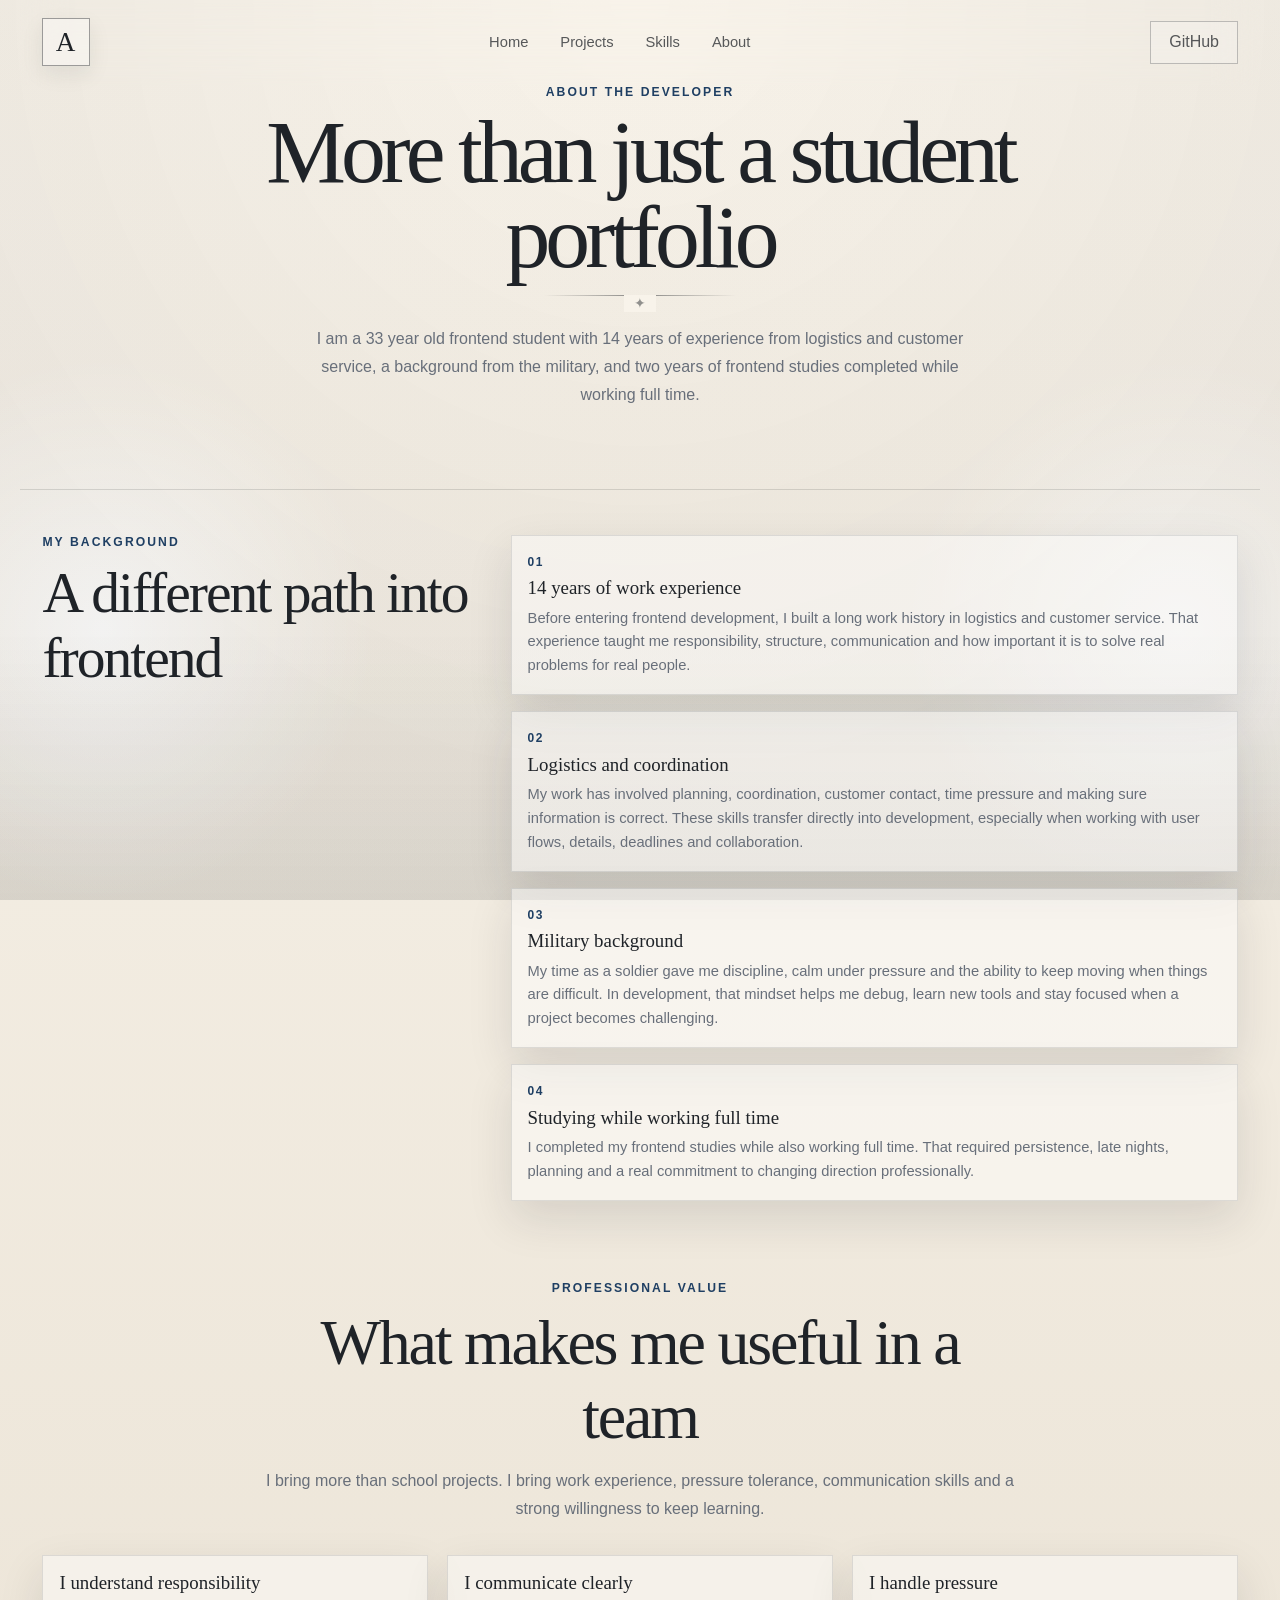
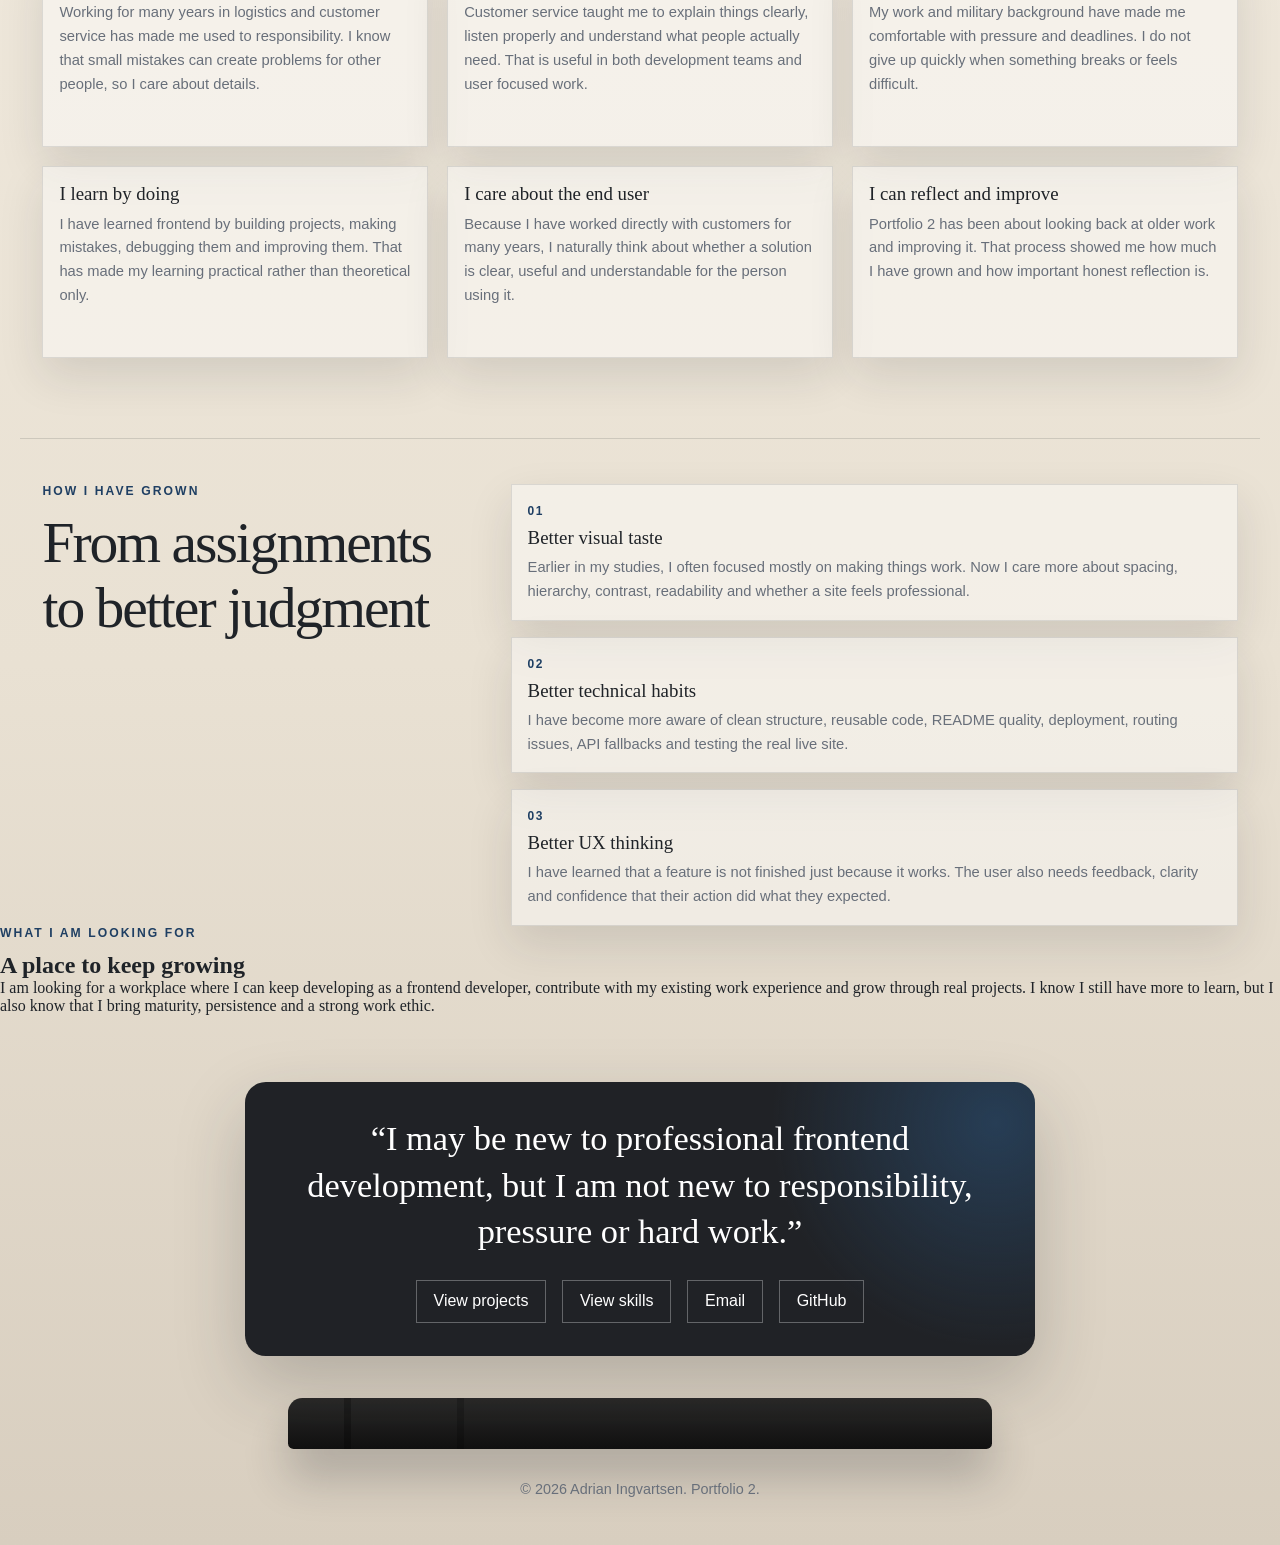
==== about.html @ d54ac7a1 "Add dedicated about page" ====
<!DOCTYPE html>
<html lang="en">
<head>
  <meta charset="UTF-8">
  <meta name="viewport" content="width=device-width, initial-scale=1.0">
  <title>About | Adrian's Frontend Gallery</title>
  <meta name="description" content="About Adrian Ingvartsen, frontend developer student with experience in logistics, customer service, military service and full time work alongside studies.">
  <link rel="stylesheet" href="styles.css">
</head>
<body>
  <header class="site-header">
    <a href="index.html" class="monogram" aria-label="Home">A</a>

    <nav class="main-nav" aria-label="Main navigation">
      <a href="index.html">Home</a>
      <a href="projects.html">Projects</a>
      <a href="skills.html">Skills</a>
      <a href="about.html">About</a>
    </nav>

    <a href="https://github.com/adring93" class="header-link" target="_blank" rel="noopener">
      GitHub
    </a>
  </header>

  <main>
    <section class="article-hero">
      <p class="eyebrow">About the developer</p>
      <h1>More than just a student portfolio</h1>
      <div class="divider" aria-hidden="true"></div>
      <p class="article-lead">
        I am a 33 year old frontend student with 14 years of experience from logistics and customer service, a background from the military, and two years of frontend studies completed while working full time.
      </p>
    </section>

    <section class="process-section">
      <div>
        <p class="eyebrow">My background</p>
        <h2>A different path into frontend</h2>
      </div>

      <div class="process-list">
        <article>
          <span>01</span>
          <h3>14 years of work experience</h3>
          <p>
            Before entering frontend development, I built a long work history in logistics and customer service. That experience taught me responsibility, structure, communication and how important it is to solve real problems for real people.
          </p>
        </article>

        <article>
          <span>02</span>
          <h3>Logistics and coordination</h3>
          <p>
            My work has involved planning, coordination, customer contact, time pressure and making sure information is correct. These skills transfer directly into development, especially when working with user flows, details, deadlines and collaboration.
          </p>
        </article>

        <article>
          <span>03</span>
          <h3>Military background</h3>
          <p>
            My time as a soldier gave me discipline, calm under pressure and the ability to keep moving when things are difficult. In development, that mindset helps me debug, learn new tools and stay focused when a project becomes challenging.
          </p>
        </article>

        <article>
          <span>04</span>
          <h3>Studying while working full time</h3>
          <p>
            I completed my frontend studies while also working full time. That required persistence, late nights, planning and a real commitment to changing direction professionally.
          </p>
        </article>
      </div>
    </section>

    <section class="skills-section">
      <div class="section-heading">
        <p class="eyebrow">Professional value</p>
        <h2>What makes me useful in a team</h2>
        <p>
          I bring more than school projects. I bring work experience, pressure tolerance, communication skills and a strong willingness to keep learning.
        </p>
      </div>

      <div class="skills-grid">
        <article class="skill-card">
          <h3>I understand responsibility</h3>
          <p>
            Working for many years in logistics and customer service has made me used to responsibility. I know that small mistakes can create problems for other people, so I care about details.
          </p>
        </article>

        <article class="skill-card">
          <h3>I communicate clearly</h3>
          <p>
            Customer service taught me to explain things clearly, listen properly and understand what people actually need. That is useful in both development teams and user focused work.
          </p>
        </article>

        <article class="skill-card">
          <h3>I handle pressure</h3>
          <p>
            My work and military background have made me comfortable with pressure and deadlines. I do not give up quickly when something breaks or feels difficult.
          </p>
        </article>

        <article class="skill-card">
          <h3>I learn by doing</h3>
          <p>
            I have learned frontend by building projects, making mistakes, debugging them and improving them. That has made my learning practical rather than theoretical only.
          </p>
        </article>

        <article class="skill-card">
          <h3>I care about the end user</h3>
          <p>
            Because I have worked directly with customers for many years, I naturally think about whether a solution is clear, useful and understandable for the person using it.
          </p>
        </article>

        <article class="skill-card">
          <h3>I can reflect and improve</h3>
          <p>
            Portfolio 2 has been about looking back at older work and improving it. That process showed me how much I have grown and how important honest reflection is.
          </p>
        </article>
      </div>
    </section>

    <section class="process-section">
      <div>
        <p class="eyebrow">How I have grown</p>
        <h2>From assignments to better judgment</h2>
      </div>

      <div class="process-list">
        <article>
          <span>01</span>
          <h3>Better visual taste</h3>
          <p>
            Earlier in my studies, I often focused mostly on making things work. Now I care more about spacing, hierarchy, contrast, readability and whether a site feels professional.
          </p>
        </article>

        <article>
          <span>02</span>
          <h3>Better technical habits</h3>
          <p>
            I have become more aware of clean structure, reusable code, README quality, deployment, routing issues, API fallbacks and testing the real live site.
          </p>
        </article>

        <article>
          <span>03</span>
          <h3>Better UX thinking</h3>
          <p>
            I have learned that a feature is not finished just because it works. The user also needs feedback, clarity and confidence that their action did what they expected.
          </p>
        </article>
      </div>
    </section>

    <section class="about-highlight">
      <div>
        <p class="eyebrow">What I am looking for</p>
        <h2>A place to keep growing</h2>
      </div>
      <p>
        I am looking for a workplace where I can keep developing as a frontend developer, contribute with my existing work experience and grow through real projects. I know I still have more to learn, but I also know that I bring maturity, persistence and a strong work ethic.
      </p>
    </section>

    <section class="contact-card">
      <blockquote>
        “I may be new to professional frontend development, but I am not new to responsibility, pressure or hard work.”
      </blockquote>
      <div class="contact-links">
        <a href="projects.html">View projects</a>
        <a href="skills.html">View skills</a>
        <a href="mailto:adring03472@stud.noroff.no">Email</a>
        <a href="https://github.com/adring93" target="_blank" rel="noopener">GitHub</a>
      </div>
    </section>

    <div class="gallery-bench" aria-hidden="true"></div>
  </main>

  <footer>
    <p>© 2026 Adrian Ingvartsen. Portfolio 2.</p>
  </footer>

  <script src="script.js"></script>
</body>
</html>
---- styles.css ----
:root {
  --wall: #e9e1d3;
  --wall-light: #f8f3ea;
  --wall-dark: #d8cdbc;
  --floor: #b8aa98;
  --frame-dark: #2d2118;
  --frame-mid: #6f5a43;
  --frame-light: #b9a27f;
  --mat: #eee8dc;
  --text: #1f2328;
  --muted: #686f7a;
  --soft: #ffffffb8;
  --accent: #2f5f8f;
  --accent-dark: #1f3f63;
  --gold: #ad946b;
  --black: #15171a;
  --white: #ffffff;
  --shadow: 0 28px 70px rgba(31, 35, 40, 0.22);
  --soft-shadow: 0 18px 42px rgba(31, 35, 40, 0.12);
  --max: 1240px;
}

* {
  box-sizing: border-box;
  margin: 0;
  padding: 0;
}

html {
  scroll-behavior: smooth;
}

body {
  min-height: 100vh;
  color: var(--text);
  font-family: Georgia, "Times New Roman", serif;
  background:
    radial-gradient(circle at 8% 20%, rgba(255, 255, 255, 0.9), transparent 17rem),
    radial-gradient(circle at 92% 20%, rgba(255, 255, 255, 0.75), transparent 17rem),
    linear-gradient(180deg, var(--wall-light) 0%, var(--wall) 72%, #d8cebf 100%);
  overflow-x: hidden;
}

body::before {
  content: "";
  position: fixed;
  inset: 0;
  pointer-events: none;
  background-image:
    linear-gradient(rgba(255, 255, 255, 0.16) 1px, transparent 1px),
    linear-gradient(90deg, rgba(255, 255, 255, 0.1) 1px, transparent 1px);
  background-size: 36px 36px;
  opacity: 0.18;
  z-index: -2;
}

body::after {
  content: "";
  position: fixed;
  inset: 0;
  pointer-events: none;
  background:
    radial-gradient(circle at 50% 0%, transparent 0%, rgba(31, 35, 40, 0.05) 70%),
    linear-gradient(180deg, transparent 70%, rgba(31, 35, 40, 0.08) 100%);
  z-index: -1;
}

a {
  color: inherit;
}

button,
a {
  -webkit-tap-highlight-color: transparent;
}

.site-header {
  position: sticky;
  top: 0;
  z-index: 50;
  display: grid;
  grid-template-columns: auto 1fr auto;
  gap: 1rem;
  align-items: center;
  max-width: var(--max);
  margin: 0 auto;
  padding: 1.15rem 1.35rem;
  backdrop-filter: blur(20px);
}

.monogram {
  display: inline-grid;
  place-items: center;
  width: 3rem;
  height: 3rem;
  border: 1px solid rgba(31, 35, 40, 0.42);
  color: var(--text);
  background: rgba(255, 255, 255, 0.36);
  font-size: 1.7rem;
  text-decoration: none;
  box-shadow: 0 8px 22px rgba(31, 35, 40, 0.08);
}

.main-nav {
  display: flex;
  justify-content: center;
  gap: 2rem;
  font-family: Arial, sans-serif;
  font-size: 0.92rem;
}

.main-nav a,
.header-link {
  position: relative;
  color: var(--text);
  text-decoration: none;
  opacity: 0.74;
}

.main-nav a::after {
  content: "";
  position: absolute;
  left: 0;
  right: 0;
  bottom: -0.45rem;
  height: 1px;
  background: var(--accent-dark);
  transform: scaleX(0);
  transition: transform 160ms ease;
}

.main-nav a:hover,
.header-link:hover {
  opacity: 1;
  color: var(--accent-dark);
}

.main-nav a:hover::after {
  transform: scaleX(1);
}

.header-link {
  padding: 0.72rem 1.15rem;
  border: 1px solid rgba(31, 35, 40, 0.35);
  background: rgba(255, 255, 255, 0.24);
  font-family: Arial, sans-serif;
  transition: background 160ms ease, color 160ms ease, border-color 160ms ease;
}

.header-link:hover {
  background: rgba(255, 255, 255, 0.5);
  border-color: var(--accent-dark);
}

.hero {
  max-width: 930px;
  margin: 3.8rem auto 1.8rem;
  padding: 0 1.4rem;
  text-align: center;
}

.eyebrow {
  margin-bottom: 0.72rem;
  color: var(--accent-dark);
  font-family: Arial, sans-serif;
  font-size: 0.76rem;
  font-weight: 700;
  letter-spacing: 0.17em;
  text-transform: uppercase;
}

.hero h1,
.article-hero h1 {
  font-size: clamp(3rem, 7vw, 6.5rem);
  font-weight: 400;
  line-height: 0.94;
  letter-spacing: -0.055em;
}

.divider {
  width: 12rem;
  height: 1px;
  margin: 1.8rem auto;
  background: linear-gradient(90deg, transparent, rgba(31, 35, 40, 0.52), transparent);
}

.divider::after {
  content: "✦";
  display: block;
  width: 2rem;
  margin: -0.78rem auto 0;
  color: rgba(31, 35, 40, 0.48);
  background: var(--wall-light);
  font-size: 0.9rem;
}

.hero-text,
.article-lead {
  max-width: 670px;
  margin: 0 auto;
  color: var(--muted);
  font-family: Arial, sans-serif;
  font-size: 1rem;
  line-height: 1.75;
}

.gallery-intro {
  max-width: var(--max);
  margin: 1.2rem auto 0;
  padding: 0 1.4rem;
}

.scroll-pill {
  display: inline-flex;
  gap: 0.8rem;
  align-items: center;
  padding: 0.85rem 1.15rem;
  border-radius: 999px;
  color: var(--text);
  background: rgba(255, 255, 255, 0.45);
  border: 1px solid rgba(31, 35, 40, 0.16);
  box-shadow: var(--soft-shadow);
  font-family: Arial, sans-serif;
  font-size: 0.92rem;
  text-decoration: none;
}

.scroll-icon {
  display: inline-grid;
  place-items: center;
  width: 2rem;
  height: 2rem;
  color: var(--white);
  background: var(--black);
  border-radius: 999px;
}

.section-heading {
  grid-column: 1 / -1;
  max-width: 760px;
  margin: 0 auto 1rem;
  text-align: center;
}

.section-heading h2 {
  margin-bottom: 0.8rem;
  font-size: clamp(2.1rem, 5vw, 4rem);
  font-weight: 400;
  letter-spacing: -0.035em;
}

.section-heading p:last-child {
  color: var(--muted);
  font-family: Arial, sans-serif;
  line-height: 1.75;
}

.gallery-wall {
  position: relative;
  max-width: 1320px;
  margin: 3.3rem auto 0;
  padding: 3rem 1.4rem 6.2rem;
  display: grid;
  grid-template-columns: repeat(3, minmax(0, 1fr));
  gap: 3.2rem;
}

.gallery-wall::before {
  content: "";
  position: absolute;
  left: -10vw;
  right: -10vw;
  bottom: 2.3rem;
  height: 1px;
  background: rgba(74, 58, 41, 0.18);
}

.gallery-wall::after {
  content: "";
  position: absolute;
  left: -10vw;
  right: -10vw;
  bottom: -4.7rem;
  height: 6.8rem;
  background:
    linear-gradient(90deg, rgba(255, 255, 255, 0.18), transparent 22%, rgba(255, 255, 255, 0.15)),
    linear-gradient(180deg, var(--floor), #9f9180);
  transform: perspective(500px) rotateX(8deg);
  transform-origin: top;
  z-index: -1;
}

.gallery-piece {
  position: relative;
  text-align: center;
}

.gallery-piece::before {
  content: "";
  position: absolute;
  top: -2.6rem;
  left: 50%;
  width: 11rem;
  height: 8rem;
  transform: translateX(-50%);
  background: radial-gradient(ellipse at center, rgba(255, 255, 255, 0.72), transparent 66%);
  pointer-events: none;
  z-index: -1;
}

.frame-link {
  display: block;
  text-decoration: none;
}

.frame {
  position: relative;
  padding: 1.05rem;
  background:
    linear-gradient(135deg, #c7b28e 0%, var(--frame-mid) 22%, var(--frame-dark) 52%, #9b8564 100%);
  border: 1px solid rgba(47, 36, 25, 0.58);
  box-shadow: var(--shadow);
  transition: transform 190ms ease, box-shadow 190ms ease, filter 190ms ease;
}

.frame::before {
  content: "";
  position: absolute;
  inset: 0.35rem;
  border: 1px solid rgba(255, 255, 255, 0.32);
  pointer-events: none;
}

.frame:hover,
.frame:focus-within {
  transform: translateY(-7px);
  box-shadow: 0 34px 78px rgba(31, 35, 40, 0.26);
  filter: saturate(1.04);
}

.artwork {
  min-height: 235px;
  display: grid;
  place-items: center;
  padding: 1.2rem;
  border: 15px solid var(--mat);
  box-shadow:
    inset 0 0 0 1px rgba(31, 35, 40, 0.13),
    inset 0 0 34px rgba(255, 255, 255, 0.45);
  overflow: hidden;
}

.artwork-css {
  background:
    linear-gradient(135deg, rgba(47, 95, 143, 0.88), rgba(237, 231, 219, 0.64)),
    linear-gradient(90deg, #25364a, #c9d7df);
}

.artwork-js {
  background:
    radial-gradient(circle at 75% 30%, rgba(134, 118, 255, 0.46), transparent 13rem),
    linear-gradient(135deg, #111827, #1e293b 55%, #312e81);
}

.artwork-sp2 {
  background:
    radial-gradient(circle at 78% 22%, rgba(37, 99, 235, 0.22), transparent 9rem),
    linear-gradient(135deg, #eef2ff, #ffffff 55%, #dbeafe);
}

.artwork-label {
  padding: 0.9rem 1.1rem;
  color: var(--white);
  background: rgba(15, 23, 42, 0.64);
  border: 1px solid rgba(255, 255, 255, 0.27);
  font-family: Arial, sans-serif;
  font-size: 1rem;
  font-weight: 700;
  letter-spacing: 0.08em;
  text-transform: uppercase;
  backdrop-filter: blur(8px);
}

.artwork-sp2 .artwork-label {
  color: var(--text);
  background: rgba(255, 255, 255, 0.76);
}

.plaque {
  position: absolute;
  left: 50%;
  bottom: -1.15rem;
  transform: translateX(-50%);
  min-width: 4.3rem;
  padding: 0.45rem 0.7rem;
  color: #21180f;
  background: linear-gradient(180deg, #d7c298, #9f865c);
  border: 1px solid rgba(70, 49, 25, 0.46);
  box-shadow: 0 8px 18px rgba(31, 35, 40, 0.15);
  font-size: 0.85rem;
}

.piece-info {
  padding: 2.15rem 0.75rem 0;
}

.piece-kicker {
  margin-bottom: 0.45rem;
  color: var(--accent-dark);
  font-family: Arial, sans-serif;
  font-size: 0.72rem;
  font-weight: 700;
  letter-spacing: 0.12em;
  text-transform: uppercase;
}

.piece-info h3 {
  margin-bottom: 0.65rem;
  font-size: clamp(1.45rem, 3vw, 2rem);
  font-weight: 400;
}

.piece-info p {
  min-height: 3.2rem;
  color: var(--muted);
  font-family: Arial, sans-serif;
  font-size: 0.95rem;
  line-height: 1.62;
}

.view-link {
  display: inline-flex;
  gap: 0.55rem;
  align-items: center;
  margin-top: 1.05rem;
  padding-bottom: 0.35rem;
  border-bottom: 2px solid var(--accent-dark);
  color: var(--text);
  font-family: Arial, sans-serif;
  text-decoration: none;
}

.view-link:hover {
  color: var(--accent-dark);
}

.extended-gallery,
.skills-section,
.process-section {
  max-width: var(--max);
  margin: 5rem auto 0;
  padding: 0 1.4rem;
}

.small-gallery-grid,
.skills-grid {
  display: grid;
  grid-template-columns: repeat(3, minmax(0, 1fr));
  gap: 1.2rem;
  margin-top: 2rem;
}

.small-piece,
.skill-card,
.process-list article {
  padding: 1rem;
  background: rgba(255, 255, 255, 0.44);
  border: 1px solid rgba(31, 35, 40, 0.12);
  box-shadow: var(--soft-shadow);
}

.small-piece {
  display: grid;
  grid-template-columns: 8rem 1fr;
  gap: 1rem;
  align-items: center;
}

.small-frame {
  min-height: 7.2rem;
  display: grid;
  place-items: center;
  padding: 0.7rem;
  border: 0.55rem solid var(--mat);
  box-shadow:
    0 0 0 0.35rem var(--frame-mid),
    0 12px 28px rgba(31, 35, 40, 0.12);
}

.small-frame span {
  padding: 0.45rem 0.55rem;
  color: var(--white);
  background: rgba(15, 23, 42, 0.58);
  font-family: Arial, sans-serif;
  font-size: 0.78rem;
  font-weight: 700;
}

.artwork-holidaze {
  background: linear-gradient(135deg, #12372a, #e8fbf2);
}

.artwork-agency {
  background: linear-gradient(135deg, #f59e0b, #fff7ed);
}

.artwork-gutwell {
  background: linear-gradient(135deg, #103e28, #ff7f32);
}

.artwork-js2 {
  background: linear-gradient(135deg, #1e293b, #38bdf8);
}

.artwork-workflow {
  background: linear-gradient(135deg, #111827, #e5e7eb);
}

.artwork-rootrise {
  background: linear-gradient(135deg, #46614f, #f4efe6);
}

.small-piece h3,
.skill-card h3,
.process-list h3 {
  margin-bottom: 0.45rem;
  font-size: 1.18rem;
  font-weight: 400;
}

.small-piece p,
.skill-card p,
.process-list p {
  color: var(--muted);
  font-family: Arial, sans-serif;
  font-size: 0.92rem;
  line-height: 1.62;
}

.mini-links {
  display: flex;
  gap: 0.7rem;
  margin-top: 0.75rem;
  flex-wrap: wrap;
}

.mini-links a {
  color: var(--accent-dark);
  font-family: Arial, sans-serif;
  font-size: 0.88rem;
  font-weight: 700;
  text-decoration: none;
}

.mini-links a:hover {
  text-decoration: underline;
}

.skill-card {
  min-height: 12rem;
}

.process-section {
  display: grid;
  grid-template-columns: 0.75fr 1.25fr;
  gap: 2rem;
  padding-top: 2.8rem;
  border-top: 1px solid rgba(31, 35, 40, 0.14);
}

.process-section h2 {
  font-size: clamp(2rem, 5vw, 3.6rem);
  font-weight: 400;
  letter-spacing: -0.035em;
}

.process-list {
  display: grid;
  gap: 1rem;
}

.process-list span {
  display: inline-block;
  margin-bottom: 0.55rem;
  color: var(--accent-dark);
  font-family: Arial, sans-serif;
  font-size: 0.75rem;
  font-weight: 700;
  letter-spacing: 0.12em;
}

.contact-card {
  max-width: 790px;
  margin: 4.2rem auto 2rem;
  padding: 2.1rem;
  color: var(--white);
  background:
    radial-gradient(circle at 95% 15%, rgba(47, 95, 143, 0.45), transparent 14rem),
    #202226;
  border-radius: 1.3rem;
  box-shadow: var(--shadow);
  text-align: center;
}

.contact-card blockquote {
  font-size: clamp(1.35rem, 3vw, 2.15rem);
  line-height: 1.35;
}

.contact-links {
  display: flex;
  justify-content: center;
  gap: 1rem;
  margin-top: 1.55rem;
  flex-wrap: wrap;
}

.contact-links a {
  padding: 0.72rem 1.05rem;
  border: 1px solid rgba(255, 255, 255, 0.3);
  color: var(--white);
  font-family: Arial, sans-serif;
  text-decoration: none;
  transition: background 160ms ease, color 160ms ease;
}

.contact-links a:hover {
  background: var(--white);
  color: var(--text);
}

.quote-bubble {
  position: fixed;
  right: 1.4rem;
  bottom: 1.4rem;
  z-index: 35;
  max-width: 18rem;
  padding: 1.05rem 1.15rem;
  color: var(--white);
  background: rgba(21, 23, 26, 0.88);
  border: 1px solid rgba(255, 255, 255, 0.12);
  border-radius: 1rem;
  box-shadow: var(--shadow);
  backdrop-filter: blur(18px);
}

.quote-bubble p {
  font-size: 0.98rem;
  line-height: 1.45;
}

.quote-bubble span {
  display: block;
  margin-top: 0.7rem;
  color: rgba(255, 255, 255, 0.68);
  font-family: Arial, sans-serif;
  font-size: 0.86rem;
}

.gallery-bench {
  width: min(44rem, 72vw);
  height: 3.2rem;
  margin: 2.6rem auto 0;
  background:
    linear-gradient(90deg, transparent 0 8%, rgba(0, 0, 0, 0.28) 8% 9%, transparent 9% 24%, rgba(0, 0, 0, 0.22) 24% 25%, transparent 25%),
    linear-gradient(180deg, #2a2928, #111);
  border-radius: 0.9rem 0.9rem 0.35rem 0.35rem;
  box-shadow: 0 28px 45px rgba(31, 35, 40, 0.24);
}

.project-article {
  max-width: 1120px;
  margin: 2rem auto 0;
  padding: 0 1.4rem 4rem;
}

.back-link {
  display: inline-flex;
  margin-bottom: 2rem;
  color: var(--accent-dark);
  font-family: Arial, sans-serif;
  font-size: 0.92rem;
  text-decoration: none;
}

.back-link:hover {
  text-decoration: underline;
}

.article-hero {
  max-width: 900px;
  margin: 0 auto 2.4rem;
  text-align: center;
}

.article-actions {
  display: flex;
  justify-content: center;
  gap: 0.8rem;
  flex-wrap: wrap;
  margin-top: 1.6rem;
}

.article-actions a,
.article-actions button {
  padding: 0.8rem 1.05rem;
  border: 1px solid rgba(31, 35, 40, 0.28);
  color: var(--text);
  background: rgba(255, 255, 255, 0.42);
  font-family: Arial, sans-serif;
  font-size: 0.95rem;
  text-decoration: none;
  cursor: pointer;
  transition: background 160ms ease, border-color 160ms ease, color 160ms ease;
}

.article-actions a:hover,
.article-actions button:hover {
  background: var(--black);
  border-color: var(--black);
  color: var(--white);
}

.article-frame {
  max-width: 880px;
  margin: 2.8rem auto;
  padding: 1.1rem;
  background:
    linear-gradient(135deg, #c7b28e 0%, var(--frame-mid) 22%, var(--frame-dark) 52%, #9b8564 100%);
  border: 1px solid rgba(47, 36, 25, 0.58);
  box-shadow: var(--shadow);
}

.article-artwork {
  min-height: 360px;
  display: grid;
  place-items: center;
  border: 18px solid var(--mat);
  box-shadow: inset 0 0 0 1px rgba(31, 35, 40, 0.13);
}

.article-frame figcaption {
  padding: 1rem 0.5rem 0;
  color: #f8f3ea;
  font-family: Arial, sans-serif;
  font-size: 0.88rem;
  text-align: center;
}

.article-grid {
  display: grid;
  grid-template-columns: repeat(2, minmax(0, 1fr));
  gap: 1.2rem;
  margin-top: 3rem;
}

.article-panel {
  padding: 1.35rem;
  background: rgba(255, 255, 255, 0.45);
  border: 1px solid rgba(31, 35, 40, 0.12);
  box-shadow: var(--soft-shadow);
}

.article-panel h2 {
  margin-bottom: 0.75rem;
  font-size: 1.45rem;
  font-weight: 400;
}

.article-panel p {
  color: var(--muted);
  font-family: Arial, sans-serif;
  font-size: 0.97rem;
  line-height: 1.75;
}

.copy-success {
  position: fixed;
  left: 50%;
  bottom: 1.4rem;
  transform: translateX(-50%);
  z-index: 100;
  padding: 0.8rem 1rem;
  color: var(--white);
  background: var(--black);
  font-family: Arial, sans-serif;
  font-size: 0.92rem;
  box-shadow: var(--soft-shadow);
}

footer {
  padding: 2rem 1rem 3rem;
  color: var(--muted);
  font-family: Arial, sans-serif;
  font-size: 0.9rem;
  text-align: center;
}

.sr-only {
  position: absolute;
  width: 1px;
  height: 1px;
  overflow: hidden;
  clip: rect(0, 0, 0, 0);
}

.reveal {
  opacity: 0;
  transform: translateY(18px);
  transition: opacity 540ms ease, transform 540ms ease;
}

.reveal.is-visible {
  opacity: 1;
  transform: translateY(0);
}

@media (max-width: 1060px) {
  .small-gallery-grid,
  .skills-grid {
    grid-template-columns: repeat(2, minmax(0, 1fr));
  }

  .gallery-wall {
    grid-template-columns: 1fr;
    max-width: 640px;
  }
}

@media (max-width: 980px) {
  .process-section,
  .article-grid {
    grid-template-columns: 1fr;
  }

  .article-artwork {
    min-height: 270px;
  }

  .quote-bubble {
    position: static;
    max-width: 760px;
    margin: 2rem auto 0;
  }
}

@media (max-width: 720px) {
  .site-header {
    grid-template-columns: auto auto;
  }

  .main-nav {
    order: 3;
    grid-column: 1 / -1;
    justify-content: flex-start;
    gap: 1rem;
    overflow-x: auto;
    padding-bottom: 0.2rem;
  }

  .hero {
    margin-top: 2.2rem;
  }

  .hero h1,
  .article-hero h1 {
    font-size: clamp(2.6rem, 15vw, 4.3rem);
  }

  .artwork {
    min-height: 185px;
    border-width: 12px;
  }

  .small-gallery-grid,
  .skills-grid {
    grid-template-columns: 1fr;
  }

  .small-piece {
    grid-template-columns: 1fr;
  }

  .small-frame {
    min-height: 10rem;
  }

  .header-link {
    padding: 0.65rem 0.85rem;
  }

  .article-frame {
    padding: 0.75rem;
  }

  .article-artwork {
    min-height: 215px;
    border-width: 12px;
  }

  .article-actions {
    align-items: stretch;
    flex-direction: column;
  }
}
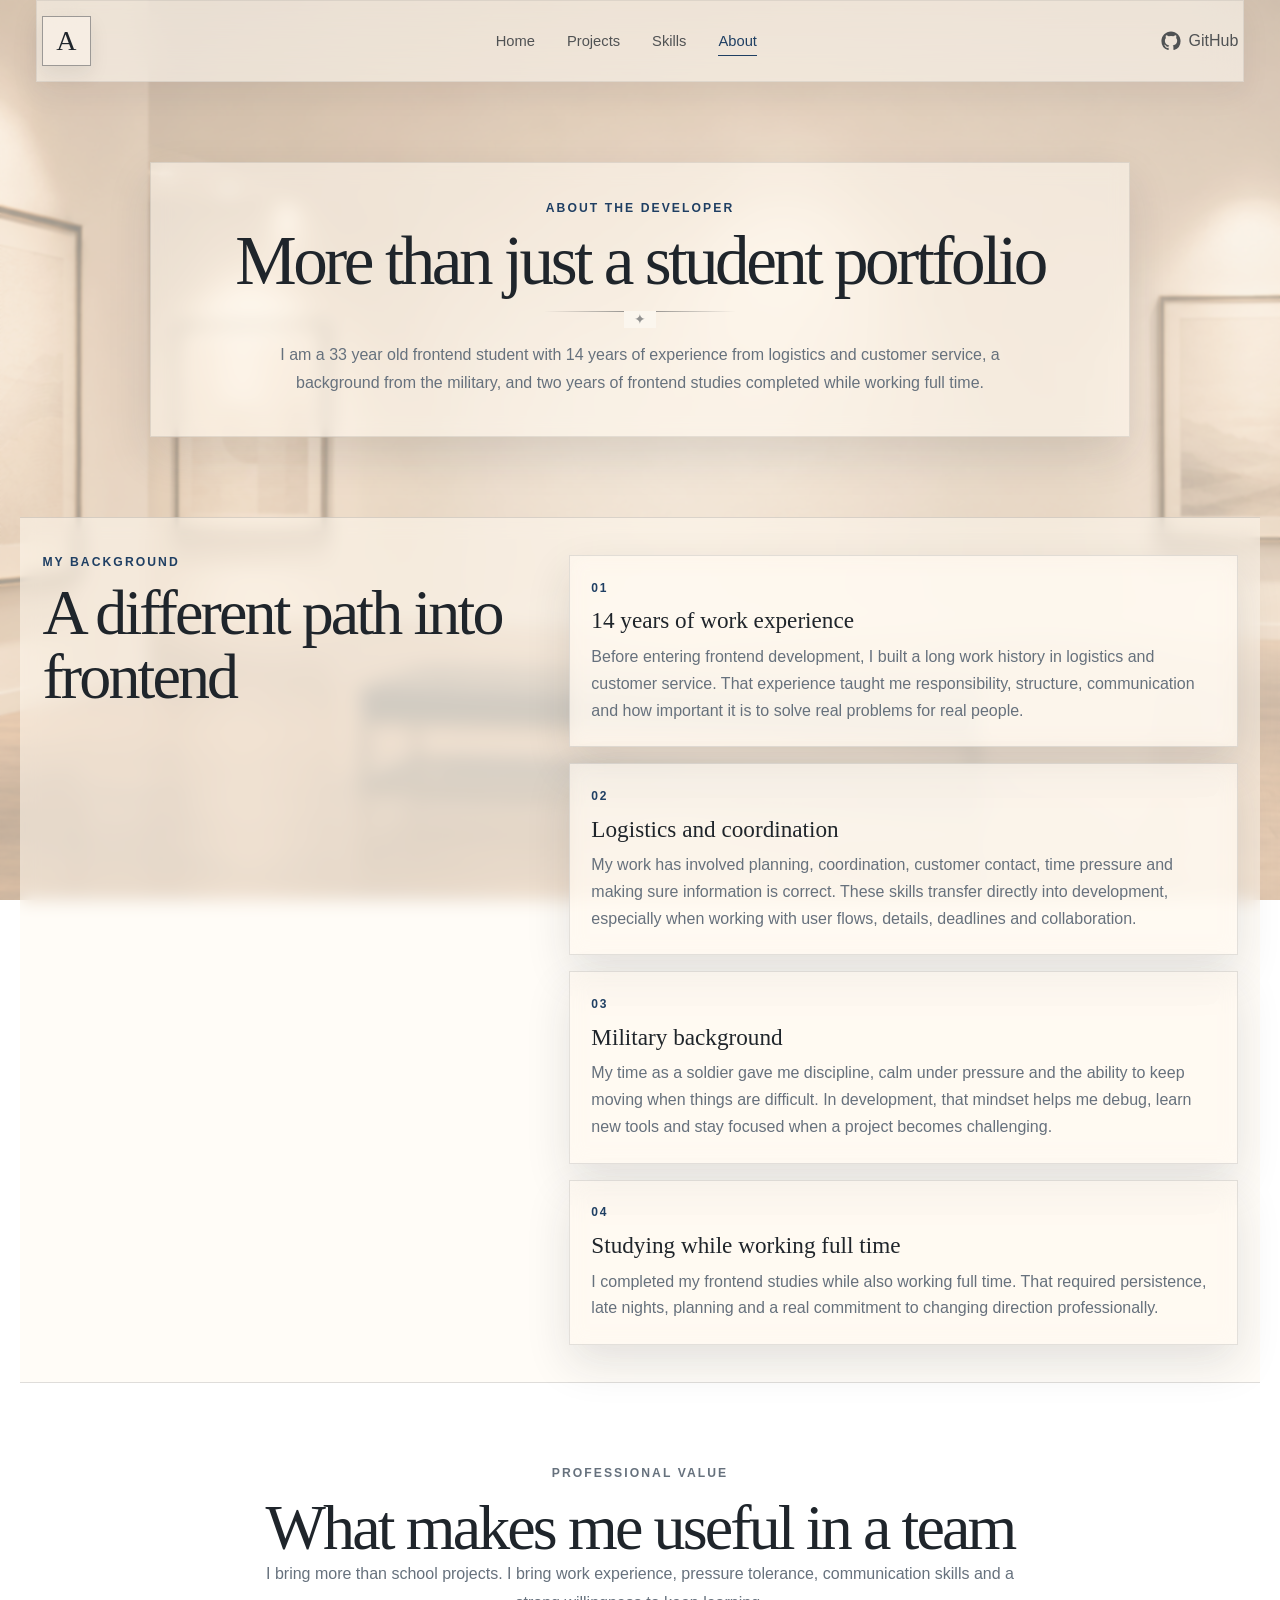
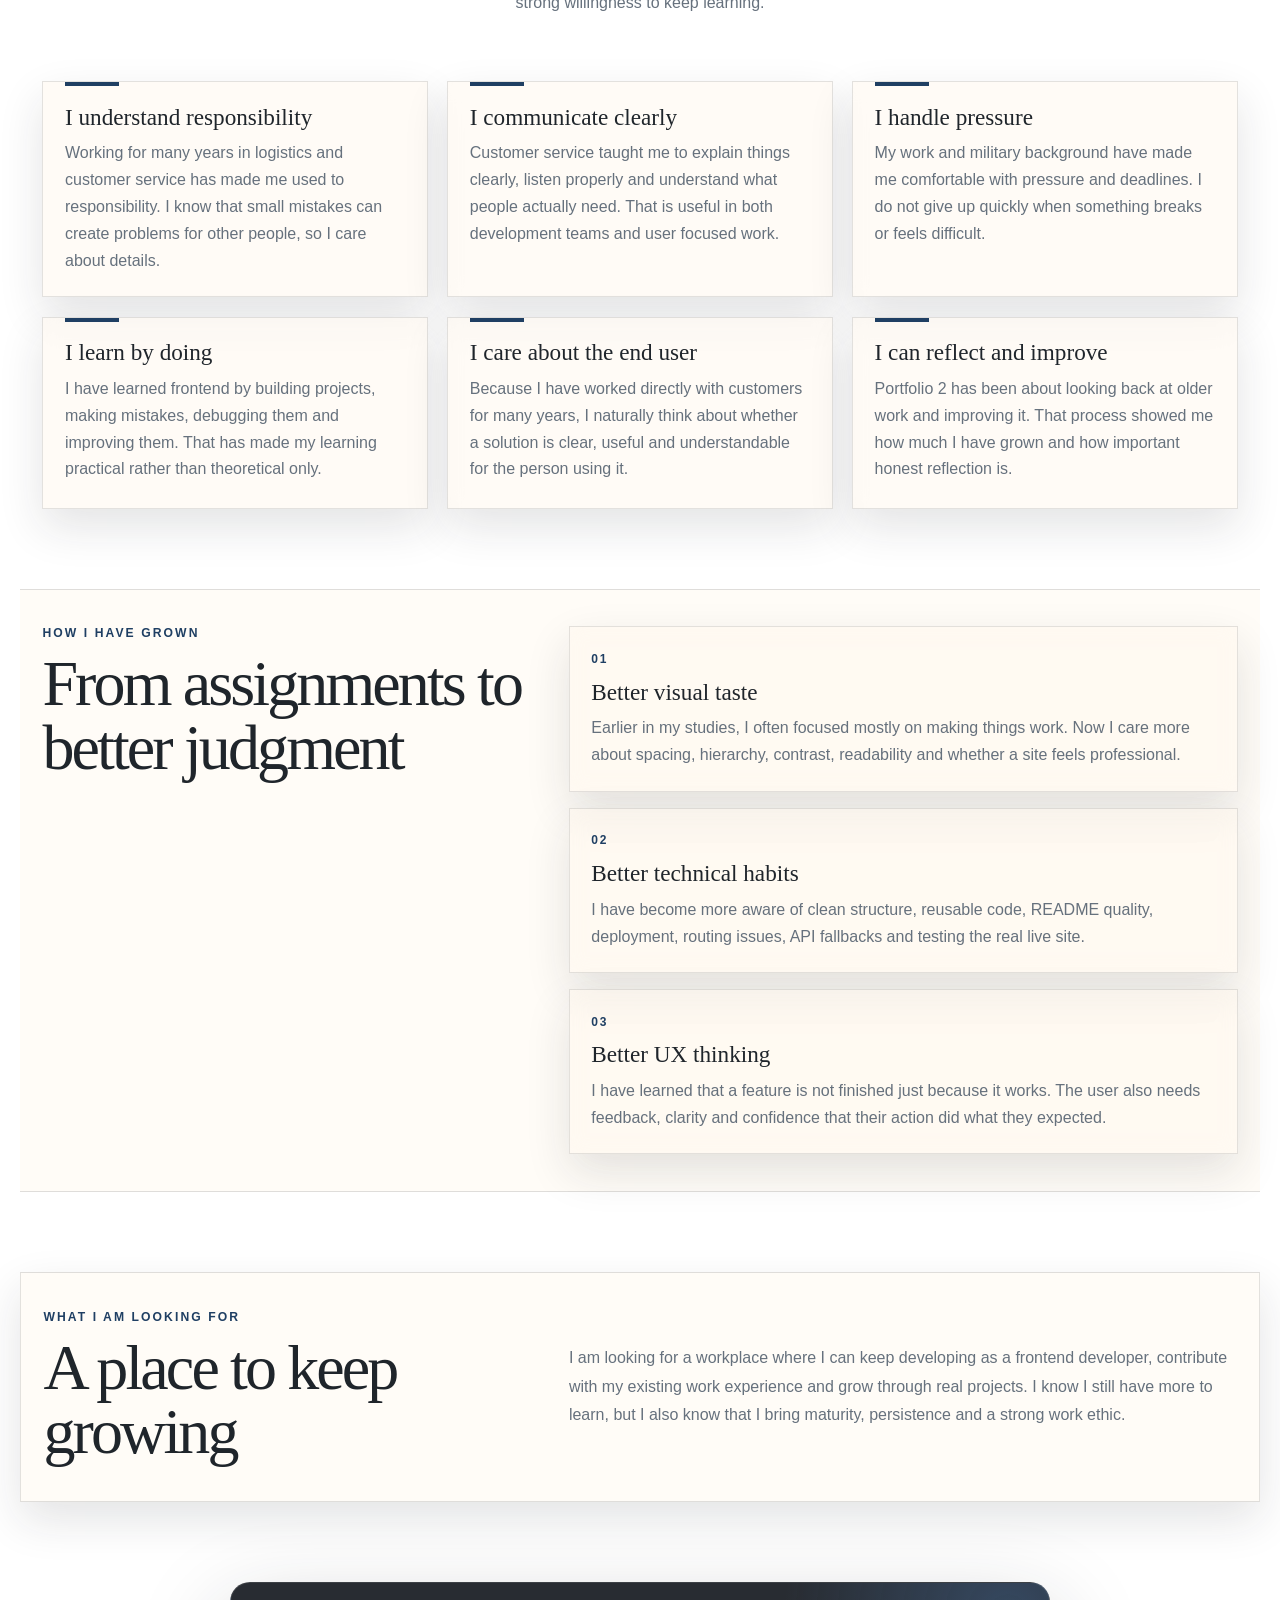
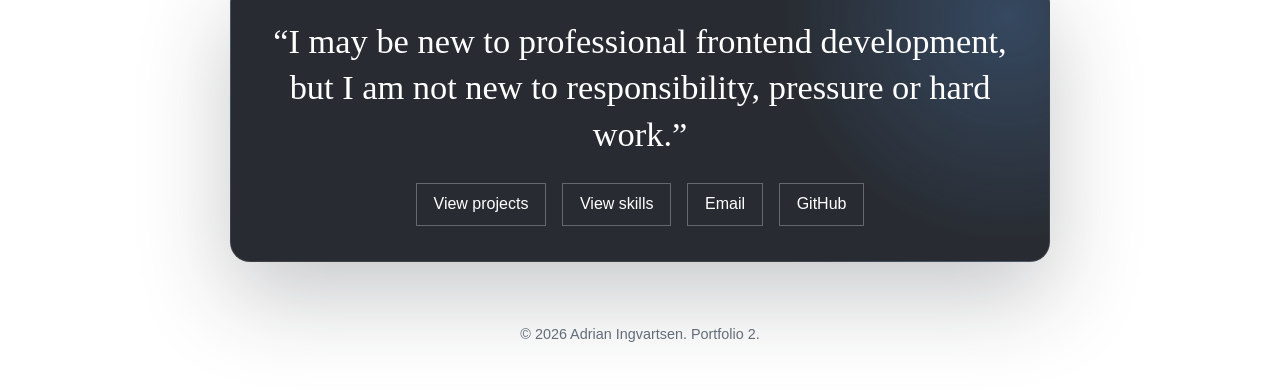
==== commit 7f48944c: "Clean up portfolio pages and headers" ====
--- a/about.html
+++ b/about.html
@@ -15,10 +15,10 @@
       <a href="index.html">Home</a>
       <a href="projects.html">Projects</a>
       <a href="skills.html">Skills</a>
-      <a href="about.html">About</a>
+      <a href="about.html" class="active">About</a>
     </nav>
 
-    <a href="https://github.com/adring93" class="header-link" target="_blank" rel="noopener">
+    <a href="https://github.com/adring93" class="github-link" target="_blank" rel="noopener">
       GitHub
     </a>
   </header>
@@ -43,33 +43,25 @@
         <article>
           <span>01</span>
           <h3>14 years of work experience</h3>
-          <p>
-            Before entering frontend development, I built a long work history in logistics and customer service. That experience taught me responsibility, structure, communication and how important it is to solve real problems for real people.
-          </p>
+          <p>Before entering frontend development, I built a long work history in logistics and customer service. That experience taught me responsibility, structure, communication and how important it is to solve real problems for real people.</p>
         </article>
 
         <article>
           <span>02</span>
           <h3>Logistics and coordination</h3>
-          <p>
-            My work has involved planning, coordination, customer contact, time pressure and making sure information is correct. These skills transfer directly into development, especially when working with user flows, details, deadlines and collaboration.
-          </p>
+          <p>My work has involved planning, coordination, customer contact, time pressure and making sure information is correct. These skills transfer directly into development, especially when working with user flows, details, deadlines and collaboration.</p>
         </article>
 
         <article>
           <span>03</span>
           <h3>Military background</h3>
-          <p>
-            My time as a soldier gave me discipline, calm under pressure and the ability to keep moving when things are difficult. In development, that mindset helps me debug, learn new tools and stay focused when a project becomes challenging.
-          </p>
+          <p>My time as a soldier gave me discipline, calm under pressure and the ability to keep moving when things are difficult. In development, that mindset helps me debug, learn new tools and stay focused when a project becomes challenging.</p>
         </article>
 
         <article>
           <span>04</span>
           <h3>Studying while working full time</h3>
-          <p>
-            I completed my frontend studies while also working full time. That required persistence, late nights, planning and a real commitment to changing direction professionally.
-          </p>
+          <p>I completed my frontend studies while also working full time. That required persistence, late nights, planning and a real commitment to changing direction professionally.</p>
         </article>
       </div>
     </section>
@@ -86,44 +78,32 @@
       <div class="skills-grid">
         <article class="skill-card">
           <h3>I understand responsibility</h3>
-          <p>
-            Working for many years in logistics and customer service has made me used to responsibility. I know that small mistakes can create problems for other people, so I care about details.
-          </p>
+          <p>Working for many years in logistics and customer service has made me used to responsibility. I know that small mistakes can create problems for other people, so I care about details.</p>
         </article>
 
         <article class="skill-card">
           <h3>I communicate clearly</h3>
-          <p>
-            Customer service taught me to explain things clearly, listen properly and understand what people actually need. That is useful in both development teams and user focused work.
-          </p>
+          <p>Customer service taught me to explain things clearly, listen properly and understand what people actually need. That is useful in both development teams and user focused work.</p>
         </article>
 
         <article class="skill-card">
           <h3>I handle pressure</h3>
-          <p>
-            My work and military background have made me comfortable with pressure and deadlines. I do not give up quickly when something breaks or feels difficult.
-          </p>
+          <p>My work and military background have made me comfortable with pressure and deadlines. I do not give up quickly when something breaks or feels difficult.</p>
         </article>
 
         <article class="skill-card">
           <h3>I learn by doing</h3>
-          <p>
-            I have learned frontend by building projects, making mistakes, debugging them and improving them. That has made my learning practical rather than theoretical only.
-          </p>
+          <p>I have learned frontend by building projects, making mistakes, debugging them and improving them. That has made my learning practical rather than theoretical only.</p>
         </article>
 
         <article class="skill-card">
           <h3>I care about the end user</h3>
-          <p>
-            Because I have worked directly with customers for many years, I naturally think about whether a solution is clear, useful and understandable for the person using it.
-          </p>
+          <p>Because I have worked directly with customers for many years, I naturally think about whether a solution is clear, useful and understandable for the person using it.</p>
         </article>
 
         <article class="skill-card">
           <h3>I can reflect and improve</h3>
-          <p>
-            Portfolio 2 has been about looking back at older work and improving it. That process showed me how much I have grown and how important honest reflection is.
-          </p>
+          <p>Portfolio 2 has been about looking back at older work and improving it. That process showed me how much I have grown and how important honest reflection is.</p>
         </article>
       </div>
     </section>
@@ -138,25 +118,19 @@
         <article>
           <span>01</span>
           <h3>Better visual taste</h3>
-          <p>
-            Earlier in my studies, I often focused mostly on making things work. Now I care more about spacing, hierarchy, contrast, readability and whether a site feels professional.
-          </p>
+          <p>Earlier in my studies, I often focused mostly on making things work. Now I care more about spacing, hierarchy, contrast, readability and whether a site feels professional.</p>
         </article>
 
         <article>
           <span>02</span>
           <h3>Better technical habits</h3>
-          <p>
-            I have become more aware of clean structure, reusable code, README quality, deployment, routing issues, API fallbacks and testing the real live site.
-          </p>
+          <p>I have become more aware of clean structure, reusable code, README quality, deployment, routing issues, API fallbacks and testing the real live site.</p>
         </article>
 
         <article>
           <span>03</span>
           <h3>Better UX thinking</h3>
-          <p>
-            I have learned that a feature is not finished just because it works. The user also needs feedback, clarity and confidence that their action did what they expected.
-          </p>
+          <p>I have learned that a feature is not finished just because it works. The user also needs feedback, clarity and confidence that their action did what they expected.</p>
         </article>
       </div>
     </section>
@@ -182,8 +156,6 @@
         <a href="https://github.com/adring93" target="_blank" rel="noopener">GitHub</a>
       </div>
     </section>
-
-    <div class="gallery-bench" aria-hidden="true"></div>
   </main>
 
   <footer>
--- a/styles.css
+++ b/styles.css
@@ -1,23 +1,20 @@
 :root {
-  --wall: #e9e1d3;
-  --wall-light: #f8f3ea;
-  --wall-dark: #d8cdbc;
-  --floor: #b8aa98;
-  --frame-dark: #2d2118;
-  --frame-mid: #6f5a43;
-  --frame-light: #b9a27f;
-  --mat: #eee8dc;
-  --text: #1f2328;
-  --muted: #686f7a;
-  --soft: #ffffffb8;
-  --accent: #2f5f8f;
-  --accent-dark: #1f3f63;
-  --gold: #ad946b;
-  --black: #15171a;
+  --wall: #eee4d6;
+  --wall-light: #fbf6ee;
+  --wall-dark: #d6c7b5;
+  --paper: #f8f1e7;
+  --paper-soft: rgba(255, 249, 241, 0.68);
+  --text: #1f252b;
+  --muted: #66717d;
+  --accent: #1f3f63;
+  --black: #11161c;
   --white: #ffffff;
-  --shadow: 0 28px 70px rgba(31, 35, 40, 0.22);
-  --soft-shadow: 0 18px 42px rgba(31, 35, 40, 0.12);
+  --line: rgba(31, 37, 43, 0.14);
+  --shadow-soft: 0 18px 42px rgba(31, 37, 43, 0.12);
+  --shadow-heavy: 0 34px 90px rgba(31, 37, 43, 0.25);
   --max: 1240px;
+  --sans: Arial, Helvetica, sans-serif;
+  --serif: Georgia, "Times New Roman", serif;
 }
 
 * {
@@ -33,11 +30,13 @@
 body {
   min-height: 100vh;
   color: var(--text);
-  font-family: Georgia, "Times New Roman", serif;
+  font-family: var(--serif);
   background:
-    radial-gradient(circle at 8% 20%, rgba(255, 255, 255, 0.9), transparent 17rem),
-    radial-gradient(circle at 92% 20%, rgba(255, 255, 255, 0.75), transparent 17rem),
-    linear-gradient(180deg, var(--wall-light) 0%, var(--wall) 72%, #d8cebf 100%);
+    linear-gradient(rgba(251, 246, 238, 0.55), rgba(238, 228, 214, 0.62)),
+    url("thumbnails/gallery-page-bg.png");
+  background-size: cover;
+  background-position: center top;
+  background-attachment: fixed;
   overflow-x: hidden;
 }
 
@@ -45,28 +44,19 @@
   content: "";
   position: fixed;
   inset: 0;
+  z-index: -1;
+  background: rgba(255, 249, 241, 0.08);
+  backdrop-filter: blur(1px);
   pointer-events: none;
-  background-image:
-    linear-gradient(rgba(255, 255, 255, 0.16) 1px, transparent 1px),
-    linear-gradient(90deg, rgba(255, 255, 255, 0.1) 1px, transparent 1px);
-  background-size: 36px 36px;
-  opacity: 0.18;
-  z-index: -2;
-}
-
-body::after {
-  content: "";
-  position: fixed;
-  inset: 0;
-  pointer-events: none;
-  background:
-    radial-gradient(circle at 50% 0%, transparent 0%, rgba(31, 35, 40, 0.05) 70%),
-    linear-gradient(180deg, transparent 70%, rgba(31, 35, 40, 0.08) 100%);
-  z-index: -1;
 }
 
 a {
   color: inherit;
+}
+
+img {
+  display: block;
+  max-width: 100%;
 }
 
 button,
@@ -74,47 +64,77 @@
   -webkit-tap-highlight-color: transparent;
 }
 
+button {
+  font: inherit;
+}
+
 .site-header {
   position: sticky;
   top: 0;
-  z-index: 50;
+  z-index: 80;
   display: grid;
   grid-template-columns: auto 1fr auto;
+  align-items: center;
   gap: 1rem;
-  align-items: center;
   max-width: var(--max);
   margin: 0 auto;
-  padding: 1.15rem 1.35rem;
-  backdrop-filter: blur(20px);
+  padding: 1rem 1.35rem;
+  font-family: var(--sans);
+}
+
+.site-header::before {
+  content: "";
+  position: absolute;
+  inset: 0 1rem;
+  z-index: -1;
+  background: rgba(250, 245, 237, 0.62);
+  border: 1px solid rgba(31, 37, 43, 0.08);
+  backdrop-filter: blur(18px);
+  box-shadow: 0 12px 30px rgba(31, 37, 43, 0.06);
+}
+
+.hero-header {
+  position: absolute;
+  left: 50%;
+  top: 0;
+  width: min(100%, 1440px);
+  transform: translateX(-50%);
+}
+
+.hero-header::before {
+  background: rgba(250, 245, 237, 0.18);
+  border-color: rgba(31, 37, 43, 0.04);
+  box-shadow: none;
 }
 
 .monogram {
-  display: inline-grid;
+  display: grid;
   place-items: center;
-  width: 3rem;
-  height: 3rem;
-  border: 1px solid rgba(31, 35, 40, 0.42);
+  width: 3.1rem;
+  height: 3.1rem;
+  border: 1px solid rgba(31, 37, 43, 0.42);
   color: var(--text);
-  background: rgba(255, 255, 255, 0.36);
-  font-size: 1.7rem;
+  background: rgba(255, 249, 241, 0.48);
+  font-family: var(--serif);
+  font-size: 1.75rem;
   text-decoration: none;
-  box-shadow: 0 8px 22px rgba(31, 35, 40, 0.08);
+  box-shadow: 0 8px 20px rgba(31, 37, 43, 0.08);
 }
 
 .main-nav {
   display: flex;
   justify-content: center;
+  align-items: center;
   gap: 2rem;
-  font-family: Arial, sans-serif;
   font-size: 0.92rem;
 }
 
 .main-nav a,
-.header-link {
+.github-link {
   position: relative;
   color: var(--text);
   text-decoration: none;
-  opacity: 0.74;
+  opacity: 0.76;
 }
 
 .main-nav a::after {
@@ -124,64 +144,652 @@
   right: 0;
   bottom: -0.45rem;
   height: 1px;
-  background: var(--accent-dark);
+  background: var(--accent);
   transform: scaleX(0);
+  transform-origin: center;
   transition: transform 160ms ease;
 }
 
 .main-nav a:hover,
-.header-link:hover {
+.main-nav a.active,
+.github-link:hover {
+  color: var(--accent);
   opacity: 1;
-  color: var(--accent-dark);
-}
-
-.main-nav a:hover::after {
+}
+
+.main-nav a:hover::after,
+.main-nav a.active::after {
   transform: scaleX(1);
 }
 
-.header-link {
-  padding: 0.72rem 1.15rem;
-  border: 1px solid rgba(31, 35, 40, 0.35);
-  background: rgba(255, 255, 255, 0.24);
-  font-family: Arial, sans-serif;
-  transition: background 160ms ease, color 160ms ease, border-color 160ms ease;
-}
-
-.header-link:hover {
-  background: rgba(255, 255, 255, 0.5);
-  border-color: var(--accent-dark);
-}
-
-.hero {
-  max-width: 930px;
-  margin: 3.8rem auto 1.8rem;
-  padding: 0 1.4rem;
+.github-link {
+  display: inline-flex;
+  align-items: center;
+  gap: 0.45rem;
+  font-family: var(--sans);
+}
+
+.github-mark {
+  display: none;
+}
+
+.github-link::before {
+  content: "";
+  width: 1.25rem;
+  height: 1.25rem;
+  display: inline-block;
+  background: currentColor;
+  mask: url("data:image/svg+xml,%3Csvg viewBox='0 0 24 24' xmlns='http://www.w3.org/2000/svg'%3E%3Cpath d='M12 .5C5.65.5.5 5.65.5 12a11.5 11.5 0 0 0 7.86 10.92c.58.1.79-.25.79-.56v-2.15c-3.2.69-3.88-1.35-3.88-1.35-.53-1.34-1.28-1.7-1.28-1.7-1.05-.72.08-.7.08-.7 1.15.08 1.76 1.18 1.76 1.18 1.03 1.76 2.7 1.25 3.36.95.1-.75.4-1.25.73-1.53-2.56-.29-5.24-1.28-5.24-5.71 0-1.26.45-2.29 1.18-3.1-.12-.29-.51-1.47.11-3.05 0 0 .97-.31 3.17 1.18a10.98 10.98 0 0 1 5.77 0c2.2-1.49 3.17-1.18 3.17-1.18.62 1.58.23 2.76.11 3.05.73.81 1.18 1.84 1.18 3.1 0 4.44-2.69 5.41-5.26 5.7.42.36.79 1.05.79 2.13v3.16c0 .31.21.67.8.56A11.5 11.5 0 0 0 23.5 12C23.5 5.65 18.35.5 12 .5Z'/%3E%3C/svg%3E") center / contain no-repeat;
+}
+
+.hero-scene {
+  position: relative;
+  min-height: auto;
+  background: #eee4d6;
+  overflow: hidden;
+}
+
+.hero-image-stage {
+  position: relative;
+  width: 100vw;
+  margin-left: calc(50% - 50vw);
+  overflow: hidden;
+  background: #eee4d6;
+}
+
+.hero-gallery-image {
+  width: 100vw;
+  max-width: none;
+  height: auto;
+  display: block;
+}
+
+.hero-title-card {
+  position: absolute;
+  left: 50%;
+  top: 7.2%;
+  width: min(92vw, 900px);
+  transform: translateX(-50%);
   text-align: center;
+  z-index: 12;
+}
+
+.hero-title-card p {
+  margin-bottom: 0.55rem;
+  color: var(--accent);
+  font-family: var(--sans);
+  font-size: 0.72rem;
+  font-weight: 700;
+  letter-spacing: 0.18em;
+  text-transform: uppercase;
+}
+
+.hero-title-card h1 {
+  color: #1e242a;
+  font-family: var(--serif);
+  font-size: clamp(3rem, 4.65vw, 4.95rem);
+  font-weight: 400;
+  line-height: 0.92;
+  letter-spacing: -0.06em;
+  text-shadow: 0 8px 28px rgba(255, 255, 255, 0.52);
+}
+
+.hero-title-card span {
+  display: none !important;
+}
+
+.hero-click {
+  position: absolute;
+  z-index: 20;
+  display: block;
+  text-decoration: none;
+  border-radius: 0.4rem;
+}
+
+.hero-click:hover,
+.hero-click:focus-visible {
+  outline: 2px solid rgba(31, 63, 99, 0.28);
+  outline-offset: 5px;
+}
+
+.hero-click-css {
+  left: 7.2%;
+  top: 29.2%;
+  width: 25.4%;
+  height: 47.4%;
+}
+
+.hero-click-js {
+  left: 36.5%;
+  top: 29.2%;
+  width: 27.2%;
+  height: 47.4%;
+}
+
+.hero-click-sp2 {
+  left: 67.4%;
+  top: 29.2%;
+  width: 25.8%;
+  height: 47.4%;
+}
+
+.hero-scroll-pill {
+  position: absolute;
+  left: 2rem;
+  bottom: 2rem;
+  z-index: 22;
+  display: inline-flex;
+  align-items: center;
+  gap: 0.85rem;
+  padding: 0.86rem 1.15rem;
+  border-radius: 999px;
+  color: #1f252b;
+  background: rgba(255, 249, 241, 0.72);
+  border: 1px solid rgba(31, 37, 43, 0.12);
+  box-shadow: 0 20px 44px rgba(31, 37, 43, 0.16);
+  backdrop-filter: blur(14px);
+  font-family: var(--sans);
+  font-size: 0.95rem;
+  text-decoration: none;
+}
+
+.hero-scroll-circle {
+  display: grid;
+  place-items: center;
+  width: 3rem;
+  height: 3rem;
+  border-radius: 999px;
+  color: var(--white);
+  background: #11161c;
+}
+
+.hero-scroll-arrow {
+  color: rgba(31, 37, 43, 0.68);
+  font-size: 1.1rem;
+}
+
+.hero-quote-card {
+  position: absolute;
+  right: 2rem;
+  bottom: 2rem;
+  z-index: 21;
+  width: 17.5rem;
+  padding: 1.15rem 1.25rem 1rem;
+  border-radius: 1.15rem;
+  color: var(--white);
+  background: rgba(17, 22, 28, 0.58);
+  border: 1px solid rgba(255, 255, 255, 0.12);
+  box-shadow: 0 22px 44px rgba(31, 37, 43, 0.24);
+  backdrop-filter: blur(18px);
+}
+
+.hero-quote-card p {
+  margin-bottom: 0.7rem;
+  font-size: 1rem;
+  line-height: 1.45;
+}
+
+.hero-quote-card span {
+  display: block;
+  color: rgba(255, 255, 255, 0.76);
+  font-family: var(--sans);
+  font-size: 0.86rem;
 }
 
 .eyebrow {
-  margin-bottom: 0.72rem;
-  color: var(--accent-dark);
-  font-family: Arial, sans-serif;
+  margin-bottom: 0.75rem;
+  color: var(--accent);
+  font-family: var(--sans);
   font-size: 0.76rem;
   font-weight: 700;
   letter-spacing: 0.17em;
   text-transform: uppercase;
 }
 
-.hero h1,
+.home-intro-panel,
+.article-hero {
+  max-width: 980px;
+  margin: 5rem auto 0;
+  padding: 2.4rem 1.4rem;
+  text-align: center;
+  background: rgba(255, 249, 241, 0.56);
+  border: 1px solid rgba(31, 37, 43, 0.1);
+  box-shadow: var(--shadow-soft);
+  backdrop-filter: blur(9px);
+}
+
+.home-intro-panel h1,
 .article-hero h1 {
-  font-size: clamp(3rem, 7vw, 6.5rem);
+  max-width: 840px;
+  margin: 0 auto 1rem;
+  font-size: clamp(2.6rem, 5.4vw, 5.4rem);
   font-weight: 400;
-  line-height: 0.94;
-  letter-spacing: -0.055em;
+  line-height: 0.98;
+  letter-spacing: -0.05em;
+}
+
+.home-intro-panel p,
+.article-lead {
+  max-width: 720px;
+  margin: 0 auto;
+  color: var(--muted);
+  font-family: var(--sans);
+  font-size: 1rem;
+  line-height: 1.78;
+}
+
+.home-intro-actions,
+.article-actions,
+.contact-links {
+  display: flex;
+  justify-content: center;
+  gap: 1rem;
+  margin-top: 1.6rem;
+  flex-wrap: wrap;
+}
+
+.museum-button,
+.article-actions a,
+.article-actions button {
+  display: inline-flex;
+  align-items: center;
+  justify-content: center;
+  padding: 0.78rem 1.15rem;
+  border: 1px solid rgba(31, 37, 43, 0.28);
+  color: var(--text);
+  background: rgba(255, 249, 241, 0.45);
+  font-family: var(--sans);
+  font-size: 0.95rem;
+  text-decoration: none;
+  cursor: pointer;
+  transition: background 160ms ease, color 160ms ease, border-color 160ms ease, transform 160ms ease;
+}
+
+.museum-button:hover,
+.article-actions a:hover,
+.article-actions button:hover {
+  background: var(--black);
+  border-color: var(--black);
+  color: var(--white);
+  transform: translateY(-1px);
+}
+
+.home-showcase-grid,
+.skills-grid,
+.small-gallery-grid,
+.article-grid {
+  max-width: var(--max);
+  margin: 4rem auto 0;
+  padding: 0 1.4rem;
+  display: grid;
+  gap: 1.2rem;
+}
+
+.home-showcase-grid,
+.skills-grid,
+.small-gallery-grid {
+  grid-template-columns: repeat(3, minmax(0, 1fr));
+}
+
+.article-grid {
+  grid-template-columns: repeat(2, minmax(0, 1fr));
+}
+
+.home-showcase-grid article,
+.skill-card,
+.small-piece,
+.article-panel,
+.process-list article,
+.about-highlight {
+  background: rgba(255, 249, 241, 0.6);
+  border: 1px solid rgba(31, 37, 43, 0.12);
+  box-shadow: var(--shadow-soft);
+  backdrop-filter: blur(9px);
+}
+
+.home-showcase-grid article,
+.skill-card,
+.article-panel,
+.process-list article {
+  padding: 1.35rem;
+}
+
+.home-showcase-grid span,
+.process-list span {
+  display: inline-block;
+  margin-bottom: 0.8rem;
+  color: var(--accent);
+  font-family: var(--sans);
+  font-size: 0.75rem;
+  font-weight: 700;
+  letter-spacing: 0.14em;
+}
+
+.home-showcase-grid h2,
+.skill-card h3,
+.small-piece h3,
+.article-panel h2,
+.process-list h3 {
+  margin-bottom: 0.6rem;
+  font-size: 1.45rem;
+  font-weight: 400;
+}
+
+.home-showcase-grid p,
+.skill-card p,
+.small-piece p,
+.article-panel p,
+.process-list p {
+  color: var(--muted);
+  font-family: var(--sans);
+  line-height: 1.68;
+}
+
+.home-showcase-grid a,
+.mini-links a {
+  display: inline-flex;
+  margin-top: 1rem;
+  color: var(--accent);
+  font-family: var(--sans);
+  font-weight: 700;
+  text-decoration: none;
+}
+
+.home-showcase-grid a:hover,
+.mini-links a:hover {
+  text-decoration: underline;
+}
+
+.home-skills-preview,
+.process-section,
+.about-highlight {
+  max-width: var(--max);
+  margin: 5rem auto 0;
+  padding: 2.3rem 1.4rem;
+  display: grid;
+  grid-template-columns: 0.85fr 1.15fr;
+  gap: 2rem;
+  align-items: center;
+  background: rgba(255, 249, 241, 0.54);
+  border-top: 1px solid var(--line);
+  border-bottom: 1px solid var(--line);
+  backdrop-filter: blur(9px);
+}
+
+.home-skills-preview h2,
+.process-section h2,
+.about-highlight h2,
+.section-heading h2 {
+  font-size: clamp(2.2rem, 5vw, 4.2rem);
+  font-weight: 400;
+  line-height: 1;
+  letter-spacing: -0.045em;
+}
+
+.home-skills-preview p,
+.about-highlight p:last-child,
+.section-heading p {
+  color: var(--muted);
+  font-family: var(--sans);
+  line-height: 1.78;
+}
+
+.section-heading {
+  max-width: 820px;
+  margin: 0 auto 2rem;
+  padding: 0 1.4rem;
+  text-align: center;
+}
+
+.extended-gallery,
+.skills-section {
+  max-width: var(--max);
+  margin: 5rem auto 0;
+}
+
+.gallery-wall {
+  position: relative;
+  max-width: 1320px;
+  margin: 4rem auto 0;
+  padding: 0 1.4rem 3rem;
+  display: grid;
+  grid-template-columns: repeat(3, minmax(0, 1fr));
+  gap: 3rem;
+}
+
+.gallery-wall .section-heading {
+  grid-column: 1 / -1;
+}
+
+.gallery-piece {
+  text-align: center;
+}
+
+.frame-link {
+  display: block;
+  text-decoration: none;
+}
+
+.frame {
+  position: relative;
+  padding: 1.05rem;
+  background: linear-gradient(135deg, #d0b98e, #6d543b 30%, #241912 55%, #9b8564);
+  border: 1px solid rgba(47, 36, 25, 0.58);
+  box-shadow: var(--shadow-heavy);
+  transition: transform 180ms ease, box-shadow 180ms ease;
+}
+
+.frame:hover {
+  transform: translateY(-6px);
+  box-shadow: 0 38px 90px rgba(31, 37, 43, 0.28);
+}
+
+.frame::before {
+  content: "";
+  position: absolute;
+  inset: 0.35rem;
+  border: 1px solid rgba(255, 255, 255, 0.28);
+  pointer-events: none;
+}
+
+.artwork,
+.article-artwork,
+.small-frame {
+  display: grid;
+  place-items: center;
+  overflow: hidden;
+  background: #11161c;
+  border: 14px solid #efe8db;
+  box-shadow: inset 0 0 0 1px rgba(31, 37, 43, 0.12);
+}
+
+.artwork {
+  min-height: 238px;
+}
+
+.article-artwork {
+  min-height: 410px;
+}
+
+.artwork-image {
+  position: relative;
+  padding: 0;
+}
+
+.artwork-image img {
+  width: 100%;
+  height: 100%;
+  min-height: inherit;
+  object-fit: cover;
+  filter: saturate(0.94) contrast(1.02);
+}
+
+.artwork-image::after {
+  content: "";
+  position: absolute;
+  inset: 0;
+  pointer-events: none;
+  background:
+    linear-gradient(180deg, rgba(255, 255, 255, 0.08), transparent 35%),
+    linear-gradient(0deg, rgba(0, 0, 0, 0.16), transparent 45%);
+}
+
+.artwork-label,
+.small-frame span {
+  position: absolute;
+  left: 50%;
+  bottom: 1rem;
+  z-index: 2;
+  transform: translateX(-50%);
+  padding: 0.75rem 0.95rem;
+  color: var(--white);
+  background: rgba(17, 22, 28, 0.66);
+  border: 1px solid rgba(255, 255, 255, 0.2);
+  backdrop-filter: blur(8px);
+  font-family: var(--sans);
+  font-size: 0.9rem;
+  font-weight: 700;
+  letter-spacing: 0.08em;
+  text-transform: uppercase;
+  white-space: nowrap;
+}
+
+.plaque {
+  position: absolute;
+  left: 50%;
+  bottom: -1.1rem;
+  z-index: 3;
+  min-width: 4.2rem;
+  transform: translateX(-50%);
+  padding: 0.42rem 0.7rem;
+  color: #241912;
+  background: linear-gradient(180deg, #dbc797, #a58b61);
+  border: 1px solid rgba(70, 49, 25, 0.45);
+  box-shadow: 0 8px 18px rgba(31, 37, 43, 0.14);
+  font-size: 0.82rem;
+}
+
+.piece-info {
+  padding: 2.1rem 0.8rem 0;
+}
+
+.piece-kicker {
+  margin-bottom: 0.45rem;
+  color: var(--accent);
+  font-family: var(--sans);
+  font-size: 0.72rem;
+  font-weight: 700;
+  letter-spacing: 0.12em;
+  text-transform: uppercase;
+}
+
+.piece-info h3 {
+  margin-bottom: 0.65rem;
+  font-size: clamp(1.5rem, 3vw, 2rem);
+  font-weight: 400;
+}
+
+.piece-info p {
+  color: var(--muted);
+  font-family: var(--sans);
+  line-height: 1.6;
+}
+
+.view-link {
+  display: inline-flex;
+  gap: 0.5rem;
+  align-items: center;
+  margin-top: 1rem;
+  padding-bottom: 0.25rem;
+  border-bottom: 2px solid rgba(31, 63, 99, 0.75);
+  color: var(--text);
+  font-family: var(--sans);
+  font-weight: 600;
+  text-decoration: none;
+}
+
+.view-link:hover {
+  color: var(--accent);
+  border-bottom-color: var(--accent);
+}
+
+.small-piece {
+  display: grid;
+  grid-template-columns: 8rem 1fr;
+  gap: 1rem;
+  align-items: center;
+  padding: 1rem;
+}
+
+.small-frame {
+  position: relative;
+  min-height: 7.5rem;
+  border-width: 0.55rem;
+  box-shadow:
+    0 0 0 0.35rem #745d42,
+    0 14px 30px rgba(31, 37, 43, 0.14);
+}
+
+.small-frame span {
+  position: static;
+  transform: none;
+  font-size: 0.72rem;
+}
+
+.artwork-css,
+.artwork-holidaze {
+  background: linear-gradient(135deg, #27485f, #d9e4ea);
+}
+
+.artwork-js,
+.artwork-js2 {
+  background: linear-gradient(135deg, #111827, #312e81);
+}
+
+.artwork-sp2 {
+  background: linear-gradient(135deg, #edf3ff, #ffffff);
+}
+
+.artwork-agency {
+  background: linear-gradient(135deg, #f59e0b, #fff7ed);
+}
+
+.artwork-gutwell {
+  background: linear-gradient(135deg, #103e28, #ff7f32);
+}
+
+.artwork-workflow {
+  background: linear-gradient(135deg, #111827, #e5e7eb);
+}
+
+.artwork-rootrise {
+  background: linear-gradient(135deg, #46614f, #f4efe6);
+}
+
+.project-article {
+  max-width: 1120px;
+  margin: 2rem auto 0;
+  padding: 0 1.4rem 4rem;
+}
+
+.back-link {
+  display: inline-flex;
+  margin-bottom: 2rem;
+  color: var(--accent);
+  font-family: var(--sans);
+  font-size: 0.92rem;
+  text-decoration: none;
+}
+
+.back-link:hover {
+  text-decoration: underline;
 }
 
 .divider {
   width: 12rem;
   height: 1px;
   margin: 1.8rem auto;
-  background: linear-gradient(90deg, transparent, rgba(31, 35, 40, 0.52), transparent);
+  background: linear-gradient(90deg, transparent, rgba(31, 37, 43, 0.52), transparent);
 }
 
 .divider::after {
@@ -189,389 +797,54 @@
   display: block;
   width: 2rem;
   margin: -0.78rem auto 0;
-  color: rgba(31, 35, 40, 0.48);
+  color: rgba(31, 37, 43, 0.48);
   background: var(--wall-light);
   font-size: 0.9rem;
 }
 
-.hero-text,
-.article-lead {
-  max-width: 670px;
-  margin: 0 auto;
-  color: var(--muted);
-  font-family: Arial, sans-serif;
-  font-size: 1rem;
-  line-height: 1.75;
-}
-
-.gallery-intro {
-  max-width: var(--max);
-  margin: 1.2rem auto 0;
-  padding: 0 1.4rem;
-}
-
-.scroll-pill {
-  display: inline-flex;
-  gap: 0.8rem;
-  align-items: center;
-  padding: 0.85rem 1.15rem;
-  border-radius: 999px;
-  color: var(--text);
-  background: rgba(255, 255, 255, 0.45);
-  border: 1px solid rgba(31, 35, 40, 0.16);
-  box-shadow: var(--soft-shadow);
-  font-family: Arial, sans-serif;
-  font-size: 0.92rem;
-  text-decoration: none;
-}
-
-.scroll-icon {
-  display: inline-grid;
-  place-items: center;
-  width: 2rem;
-  height: 2rem;
-  color: var(--white);
-  background: var(--black);
-  border-radius: 999px;
-}
-
-.section-heading {
-  grid-column: 1 / -1;
-  max-width: 760px;
-  margin: 0 auto 1rem;
+.article-frame {
+  max-width: 900px;
+  margin: 3rem auto;
+  padding: 1.05rem;
+  background: linear-gradient(135deg, #d0b98e, #6d543b 30%, #241912 55%, #9b8564);
+  border: 1px solid rgba(47, 36, 25, 0.58);
+  box-shadow: var(--shadow-heavy);
+}
+
+.article-frame figcaption {
+  padding: 1rem 0.5rem 0;
+  color: #f8f0e5;
+  font-family: var(--sans);
+  font-size: 0.88rem;
   text-align: center;
 }
 
-.section-heading h2 {
-  margin-bottom: 0.8rem;
-  font-size: clamp(2.1rem, 5vw, 4rem);
-  font-weight: 400;
-  letter-spacing: -0.035em;
-}
-
-.section-heading p:last-child {
-  color: var(--muted);
-  font-family: Arial, sans-serif;
-  line-height: 1.75;
-}
-
-.gallery-wall {
+.article-panel {
+  min-height: 13rem;
+}
+
+.skills-hero {
+  margin-top: 4rem;
+}
+
+.skill-card {
   position: relative;
-  max-width: 1320px;
-  margin: 3.3rem auto 0;
-  padding: 3rem 1.4rem 6.2rem;
-  display: grid;
-  grid-template-columns: repeat(3, minmax(0, 1fr));
-  gap: 3.2rem;
-}
-
-.gallery-wall::before {
+  min-height: 12rem;
+  overflow: hidden;
+}
+
+.skill-card::before {
   content: "";
   position: absolute;
-  left: -10vw;
-  right: -10vw;
-  bottom: 2.3rem;
-  height: 1px;
-  background: rgba(74, 58, 41, 0.18);
-}
-
-.gallery-wall::after {
-  content: "";
-  position: absolute;
-  left: -10vw;
-  right: -10vw;
-  bottom: -4.7rem;
-  height: 6.8rem;
-  background:
-    linear-gradient(90deg, rgba(255, 255, 255, 0.18), transparent 22%, rgba(255, 255, 255, 0.15)),
-    linear-gradient(180deg, var(--floor), #9f9180);
-  transform: perspective(500px) rotateX(8deg);
-  transform-origin: top;
-  z-index: -1;
-}
-
-.gallery-piece {
-  position: relative;
-  text-align: center;
-}
-
-.gallery-piece::before {
-  content: "";
-  position: absolute;
-  top: -2.6rem;
-  left: 50%;
-  width: 11rem;
-  height: 8rem;
-  transform: translateX(-50%);
-  background: radial-gradient(ellipse at center, rgba(255, 255, 255, 0.72), transparent 66%);
-  pointer-events: none;
-  z-index: -1;
-}
-
-.frame-link {
-  display: block;
-  text-decoration: none;
-}
-
-.frame {
-  position: relative;
-  padding: 1.05rem;
-  background:
-    linear-gradient(135deg, #c7b28e 0%, var(--frame-mid) 22%, var(--frame-dark) 52%, #9b8564 100%);
-  border: 1px solid rgba(47, 36, 25, 0.58);
-  box-shadow: var(--shadow);
-  transition: transform 190ms ease, box-shadow 190ms ease, filter 190ms ease;
-}
-
-.frame::before {
-  content: "";
-  position: absolute;
-  inset: 0.35rem;
-  border: 1px solid rgba(255, 255, 255, 0.32);
-  pointer-events: none;
-}
-
-.frame:hover,
-.frame:focus-within {
-  transform: translateY(-7px);
-  box-shadow: 0 34px 78px rgba(31, 35, 40, 0.26);
-  filter: saturate(1.04);
-}
-
-.artwork {
-  min-height: 235px;
-  display: grid;
-  place-items: center;
-  padding: 1.2rem;
-  border: 15px solid var(--mat);
-  box-shadow:
-    inset 0 0 0 1px rgba(31, 35, 40, 0.13),
-    inset 0 0 34px rgba(255, 255, 255, 0.45);
-  overflow: hidden;
-}
-
-.artwork-css {
-  background:
-    linear-gradient(135deg, rgba(47, 95, 143, 0.88), rgba(237, 231, 219, 0.64)),
-    linear-gradient(90deg, #25364a, #c9d7df);
-}
-
-.artwork-js {
-  background:
-    radial-gradient(circle at 75% 30%, rgba(134, 118, 255, 0.46), transparent 13rem),
-    linear-gradient(135deg, #111827, #1e293b 55%, #312e81);
-}
-
-.artwork-sp2 {
-  background:
-    radial-gradient(circle at 78% 22%, rgba(37, 99, 235, 0.22), transparent 9rem),
-    linear-gradient(135deg, #eef2ff, #ffffff 55%, #dbeafe);
-}
-
-.artwork-label {
-  padding: 0.9rem 1.1rem;
-  color: var(--white);
-  background: rgba(15, 23, 42, 0.64);
-  border: 1px solid rgba(255, 255, 255, 0.27);
-  font-family: Arial, sans-serif;
-  font-size: 1rem;
-  font-weight: 700;
-  letter-spacing: 0.08em;
-  text-transform: uppercase;
-  backdrop-filter: blur(8px);
-}
-
-.artwork-sp2 .artwork-label {
-  color: var(--text);
-  background: rgba(255, 255, 255, 0.76);
-}
-
-.plaque {
-  position: absolute;
-  left: 50%;
-  bottom: -1.15rem;
-  transform: translateX(-50%);
-  min-width: 4.3rem;
-  padding: 0.45rem 0.7rem;
-  color: #21180f;
-  background: linear-gradient(180deg, #d7c298, #9f865c);
-  border: 1px solid rgba(70, 49, 25, 0.46);
-  box-shadow: 0 8px 18px rgba(31, 35, 40, 0.15);
-  font-size: 0.85rem;
-}
-
-.piece-info {
-  padding: 2.15rem 0.75rem 0;
-}
-
-.piece-kicker {
-  margin-bottom: 0.45rem;
-  color: var(--accent-dark);
-  font-family: Arial, sans-serif;
-  font-size: 0.72rem;
-  font-weight: 700;
-  letter-spacing: 0.12em;
-  text-transform: uppercase;
-}
-
-.piece-info h3 {
-  margin-bottom: 0.65rem;
-  font-size: clamp(1.45rem, 3vw, 2rem);
-  font-weight: 400;
-}
-
-.piece-info p {
-  min-height: 3.2rem;
-  color: var(--muted);
-  font-family: Arial, sans-serif;
-  font-size: 0.95rem;
-  line-height: 1.62;
-}
-
-.view-link {
-  display: inline-flex;
-  gap: 0.55rem;
-  align-items: center;
-  margin-top: 1.05rem;
-  padding-bottom: 0.35rem;
-  border-bottom: 2px solid var(--accent-dark);
-  color: var(--text);
-  font-family: Arial, sans-serif;
-  text-decoration: none;
-}
-
-.view-link:hover {
-  color: var(--accent-dark);
-}
-
-.extended-gallery,
-.skills-section,
+  left: 1.35rem;
+  top: 0;
+  width: 3.4rem;
+  height: 0.26rem;
+  background: var(--accent);
+}
+
 .process-section {
-  max-width: var(--max);
-  margin: 5rem auto 0;
-  padding: 0 1.4rem;
-}
-
-.small-gallery-grid,
-.skills-grid {
-  display: grid;
-  grid-template-columns: repeat(3, minmax(0, 1fr));
-  gap: 1.2rem;
-  margin-top: 2rem;
-}
-
-.small-piece,
-.skill-card,
-.process-list article {
-  padding: 1rem;
-  background: rgba(255, 255, 255, 0.44);
-  border: 1px solid rgba(31, 35, 40, 0.12);
-  box-shadow: var(--soft-shadow);
-}
-
-.small-piece {
-  display: grid;
-  grid-template-columns: 8rem 1fr;
-  gap: 1rem;
-  align-items: center;
-}
-
-.small-frame {
-  min-height: 7.2rem;
-  display: grid;
-  place-items: center;
-  padding: 0.7rem;
-  border: 0.55rem solid var(--mat);
-  box-shadow:
-    0 0 0 0.35rem var(--frame-mid),
-    0 12px 28px rgba(31, 35, 40, 0.12);
-}
-
-.small-frame span {
-  padding: 0.45rem 0.55rem;
-  color: var(--white);
-  background: rgba(15, 23, 42, 0.58);
-  font-family: Arial, sans-serif;
-  font-size: 0.78rem;
-  font-weight: 700;
-}
-
-.artwork-holidaze {
-  background: linear-gradient(135deg, #12372a, #e8fbf2);
-}
-
-.artwork-agency {
-  background: linear-gradient(135deg, #f59e0b, #fff7ed);
-}
-
-.artwork-gutwell {
-  background: linear-gradient(135deg, #103e28, #ff7f32);
-}
-
-.artwork-js2 {
-  background: linear-gradient(135deg, #1e293b, #38bdf8);
-}
-
-.artwork-workflow {
-  background: linear-gradient(135deg, #111827, #e5e7eb);
-}
-
-.artwork-rootrise {
-  background: linear-gradient(135deg, #46614f, #f4efe6);
-}
-
-.small-piece h3,
-.skill-card h3,
-.process-list h3 {
-  margin-bottom: 0.45rem;
-  font-size: 1.18rem;
-  font-weight: 400;
-}
-
-.small-piece p,
-.skill-card p,
-.process-list p {
-  color: var(--muted);
-  font-family: Arial, sans-serif;
-  font-size: 0.92rem;
-  line-height: 1.62;
-}
-
-.mini-links {
-  display: flex;
-  gap: 0.7rem;
-  margin-top: 0.75rem;
-  flex-wrap: wrap;
-}
-
-.mini-links a {
-  color: var(--accent-dark);
-  font-family: Arial, sans-serif;
-  font-size: 0.88rem;
-  font-weight: 700;
-  text-decoration: none;
-}
-
-.mini-links a:hover {
-  text-decoration: underline;
-}
-
-.skill-card {
-  min-height: 12rem;
-}
-
-.process-section {
-  display: grid;
-  grid-template-columns: 0.75fr 1.25fr;
-  gap: 2rem;
-  padding-top: 2.8rem;
-  border-top: 1px solid rgba(31, 35, 40, 0.14);
-}
-
-.process-section h2 {
-  font-size: clamp(2rem, 5vw, 3.6rem);
-  font-weight: 400;
-  letter-spacing: -0.035em;
+  align-items: start;
 }
 
 .process-list {
@@ -579,27 +852,19 @@
   gap: 1rem;
 }
 
-.process-list span {
-  display: inline-block;
-  margin-bottom: 0.55rem;
-  color: var(--accent-dark);
-  font-family: Arial, sans-serif;
-  font-size: 0.75rem;
-  font-weight: 700;
-  letter-spacing: 0.12em;
-}
-
 .contact-card {
-  max-width: 790px;
-  margin: 4.2rem auto 2rem;
-  padding: 2.1rem;
+  max-width: 820px;
+  margin: 5rem auto 2rem;
+  padding: 2.2rem;
   color: var(--white);
   background:
-    radial-gradient(circle at 95% 15%, rgba(47, 95, 143, 0.45), transparent 14rem),
-    #202226;
-  border-radius: 1.3rem;
-  box-shadow: var(--shadow);
+    radial-gradient(circle at 95% 12%, rgba(72, 111, 159, 0.42), transparent 14rem),
+    rgba(17, 22, 28, 0.9);
+  border: 1px solid rgba(255, 255, 255, 0.1);
+  border-radius: 1.25rem;
+  box-shadow: var(--shadow-heavy);
   text-align: center;
+  backdrop-filter: blur(14px);
 }
 
 .contact-card blockquote {
@@ -607,21 +872,12 @@
   line-height: 1.35;
 }
 
-.contact-links {
-  display: flex;
-  justify-content: center;
-  gap: 1rem;
-  margin-top: 1.55rem;
-  flex-wrap: wrap;
-}
-
 .contact-links a {
   padding: 0.72rem 1.05rem;
-  border: 1px solid rgba(255, 255, 255, 0.3);
+  border: 1px solid rgba(255, 255, 255, 0.28);
   color: var(--white);
-  font-family: Arial, sans-serif;
+  font-family: var(--sans);
   text-decoration: none;
-  transition: background 160ms ease, color 160ms ease;
 }
 
 .contact-links a:hover {
@@ -629,218 +885,74 @@
   color: var(--text);
 }
 
-.quote-bubble {
-  position: fixed;
-  right: 1.4rem;
-  bottom: 1.4rem;
-  z-index: 35;
-  max-width: 18rem;
-  padding: 1.05rem 1.15rem;
-  color: var(--white);
-  background: rgba(21, 23, 26, 0.88);
-  border: 1px solid rgba(255, 255, 255, 0.12);
-  border-radius: 1rem;
-  box-shadow: var(--shadow);
-  backdrop-filter: blur(18px);
-}
-
-.quote-bubble p {
-  font-size: 0.98rem;
-  line-height: 1.45;
-}
-
-.quote-bubble span {
-  display: block;
-  margin-top: 0.7rem;
-  color: rgba(255, 255, 255, 0.68);
-  font-family: Arial, sans-serif;
-  font-size: 0.86rem;
-}
-
-.gallery-bench {
-  width: min(44rem, 72vw);
-  height: 3.2rem;
-  margin: 2.6rem auto 0;
-  background:
-    linear-gradient(90deg, transparent 0 8%, rgba(0, 0, 0, 0.28) 8% 9%, transparent 9% 24%, rgba(0, 0, 0, 0.22) 24% 25%, transparent 25%),
-    linear-gradient(180deg, #2a2928, #111);
-  border-radius: 0.9rem 0.9rem 0.35rem 0.35rem;
-  box-shadow: 0 28px 45px rgba(31, 35, 40, 0.24);
-}
-
-.project-article {
-  max-width: 1120px;
-  margin: 2rem auto 0;
-  padding: 0 1.4rem 4rem;
-}
-
-.back-link {
-  display: inline-flex;
-  margin-bottom: 2rem;
-  color: var(--accent-dark);
-  font-family: Arial, sans-serif;
-  font-size: 0.92rem;
-  text-decoration: none;
-}
-
-.back-link:hover {
-  text-decoration: underline;
-}
-
-.article-hero {
-  max-width: 900px;
-  margin: 0 auto 2.4rem;
-  text-align: center;
-}
-
-.article-actions {
-  display: flex;
-  justify-content: center;
-  gap: 0.8rem;
-  flex-wrap: wrap;
-  margin-top: 1.6rem;
-}
-
-.article-actions a,
-.article-actions button {
-  padding: 0.8rem 1.05rem;
-  border: 1px solid rgba(31, 35, 40, 0.28);
-  color: var(--text);
-  background: rgba(255, 255, 255, 0.42);
-  font-family: Arial, sans-serif;
-  font-size: 0.95rem;
-  text-decoration: none;
-  cursor: pointer;
-  transition: background 160ms ease, border-color 160ms ease, color 160ms ease;
-}
-
-.article-actions a:hover,
-.article-actions button:hover {
-  background: var(--black);
-  border-color: var(--black);
-  color: var(--white);
-}
-
-.article-frame {
-  max-width: 880px;
-  margin: 2.8rem auto;
-  padding: 1.1rem;
-  background:
-    linear-gradient(135deg, #c7b28e 0%, var(--frame-mid) 22%, var(--frame-dark) 52%, #9b8564 100%);
-  border: 1px solid rgba(47, 36, 25, 0.58);
-  box-shadow: var(--shadow);
-}
-
-.article-artwork {
-  min-height: 360px;
-  display: grid;
-  place-items: center;
-  border: 18px solid var(--mat);
-  box-shadow: inset 0 0 0 1px rgba(31, 35, 40, 0.13);
-}
-
-.article-frame figcaption {
-  padding: 1rem 0.5rem 0;
-  color: #f8f3ea;
-  font-family: Arial, sans-serif;
-  font-size: 0.88rem;
-  text-align: center;
-}
-
-.article-grid {
-  display: grid;
-  grid-template-columns: repeat(2, minmax(0, 1fr));
-  gap: 1.2rem;
-  margin-top: 3rem;
-}
-
-.article-panel {
-  padding: 1.35rem;
-  background: rgba(255, 255, 255, 0.45);
-  border: 1px solid rgba(31, 35, 40, 0.12);
-  box-shadow: var(--soft-shadow);
-}
-
-.article-panel h2 {
-  margin-bottom: 0.75rem;
-  font-size: 1.45rem;
-  font-weight: 400;
-}
-
-.article-panel p {
-  color: var(--muted);
-  font-family: Arial, sans-serif;
-  font-size: 0.97rem;
-  line-height: 1.75;
-}
-
-.copy-success {
-  position: fixed;
-  left: 50%;
-  bottom: 1.4rem;
-  transform: translateX(-50%);
-  z-index: 100;
-  padding: 0.8rem 1rem;
-  color: var(--white);
-  background: var(--black);
-  font-family: Arial, sans-serif;
-  font-size: 0.92rem;
-  box-shadow: var(--soft-shadow);
-}
-
 footer {
   padding: 2rem 1rem 3rem;
   color: var(--muted);
-  font-family: Arial, sans-serif;
+  font-family: var(--sans);
   font-size: 0.9rem;
   text-align: center;
 }
 
-.sr-only {
-  position: absolute;
-  width: 1px;
-  height: 1px;
-  overflow: hidden;
-  clip: rect(0, 0, 0, 0);
-}
-
-.reveal {
-  opacity: 0;
-  transform: translateY(18px);
-  transition: opacity 540ms ease, transform 540ms ease;
-}
-
-.reveal.is-visible {
-  opacity: 1;
-  transform: translateY(0);
-}
-
-@media (max-width: 1060px) {
+@media (max-width: 980px) {
+  .hero-header {
+    position: relative;
+    left: auto;
+    width: auto;
+    transform: none;
+  }
+
+  .hero-image-stage {
+    min-height: 64vh;
+  }
+
+  .hero-gallery-image {
+    width: 150%;
+    max-width: none;
+    transform: translateX(-17%);
+  }
+
+  .hero-title-card {
+    position: absolute;
+    top: 13%;
+    left: 50%;
+    width: 92%;
+    transform: translateX(-50%);
+    padding: 0;
+  }
+
+  .hero-title-card span {
+    display: none !important;
+  }
+
+  .hero-click {
+    display: none;
+  }
+
+  .hero-quote-card {
+    display: none;
+  }
+
+  .hero-scroll-pill {
+    left: 1rem;
+    bottom: 1rem;
+  }
+
+  .home-showcase-grid,
+  .skills-grid,
   .small-gallery-grid,
-  .skills-grid {
-    grid-template-columns: repeat(2, minmax(0, 1fr));
+  .article-grid {
+    grid-template-columns: 1fr;
+  }
+
+  .home-skills-preview,
+  .process-section,
+  .about-highlight {
+    grid-template-columns: 1fr;
   }
 
   .gallery-wall {
     grid-template-columns: 1fr;
-    max-width: 640px;
-  }
-}
-
-@media (max-width: 980px) {
-  .process-section,
-  .article-grid {
-    grid-template-columns: 1fr;
-  }
-
-  .article-artwork {
-    min-height: 270px;
-  }
-
-  .quote-bubble {
-    position: static;
-    max-width: 760px;
-    margin: 2rem auto 0;
+    max-width: 660px;
   }
 }
 
@@ -858,23 +970,23 @@
     padding-bottom: 0.2rem;
   }
 
-  .hero {
-    margin-top: 2.2rem;
-  }
-
-  .hero h1,
-  .article-hero h1 {
-    font-size: clamp(2.6rem, 15vw, 4.3rem);
-  }
-
-  .artwork {
-    min-height: 185px;
-    border-width: 12px;
-  }
-
-  .small-gallery-grid,
-  .skills-grid {
-    grid-template-columns: 1fr;
+  .hero-title-card h1 {
+    font-size: clamp(2.45rem, 9vw, 3.7rem);
+  }
+
+  .hero-scroll-pill {
+    padding: 0.7rem 0.9rem;
+    gap: 0.65rem;
+  }
+
+  .hero-scroll-circle {
+    width: 2.4rem;
+    height: 2.4rem;
+  }
+
+  .home-intro-panel,
+  .article-hero {
+    margin-top: 3rem;
   }
 
   .small-piece {
@@ -885,21 +997,56 @@
     min-height: 10rem;
   }
 
-  .header-link {
-    padding: 0.65rem 0.85rem;
-  }
-
   .article-frame {
     padding: 0.75rem;
   }
 
   .article-artwork {
     min-height: 215px;
-    border-width: 12px;
-  }
-
-  .article-actions {
-    align-items: stretch;
-    flex-direction: column;
-  }
-}
+    border-width: 11px;
+  }
+}
+.hero-title-card {
+  top: 8.4%;
+}
+
+.hero-click:hover,
+.hero-click:focus-visible {
+  outline: none;
+}
+.hero-title-card {
+  top: 10.8% !important;
+}
+
+.hero-click,
+.hero-click:hover,
+.hero-click:focus,
+.hero-click:focus-visible,
+.hero-click:active {
+  outline: none !important;
+  border: none !important;
+  box-shadow: none !important;
+  background: transparent !important;
+}
+
+.hero-click {
+  cursor: pointer;
+}
+.hero-title-card {
+  top: 10.8% !important;
+}
+
+.hero-click,
+.hero-click:hover,
+.hero-click:focus,
+.hero-click:focus-visible,
+.hero-click:active {
+  outline: none !important;
+  border: none !important;
+  box-shadow: none !important;
+  background: transparent !important;
+}
+
+.hero-click {
+  cursor: pointer;
+}
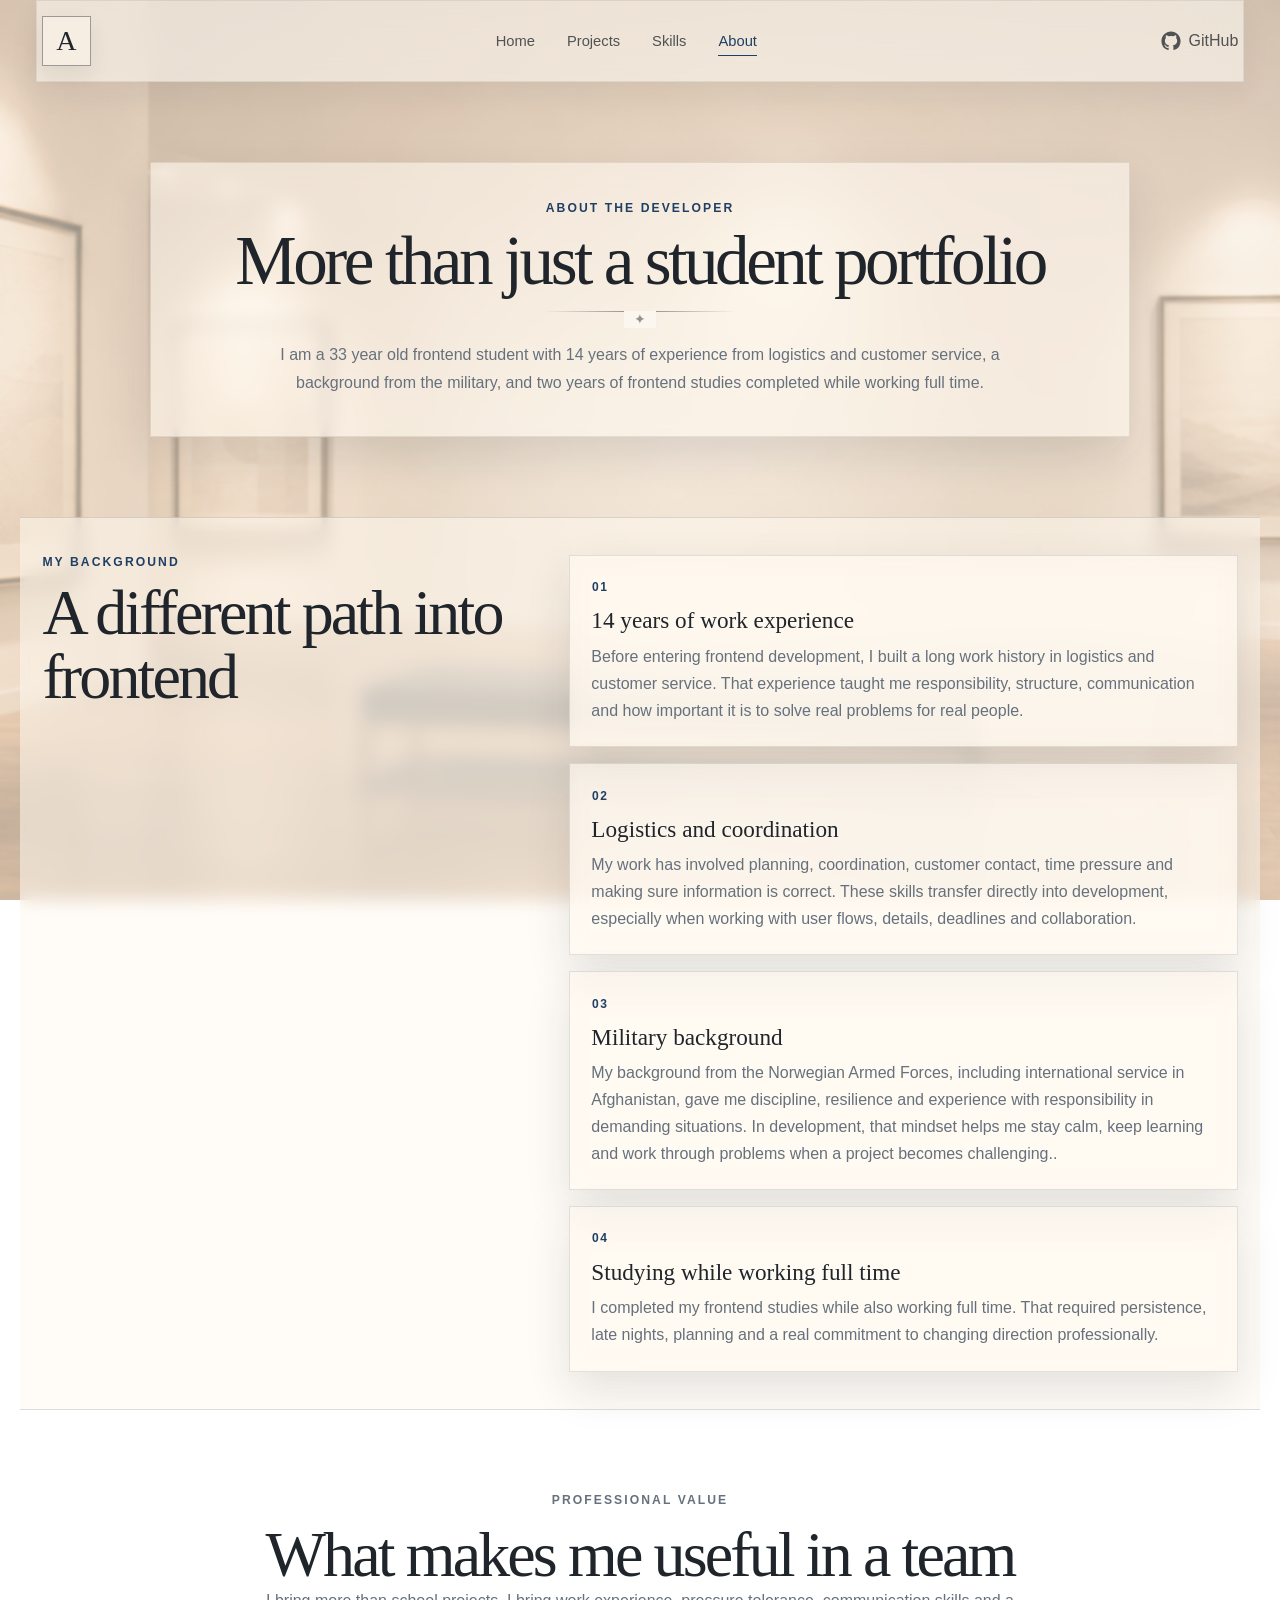
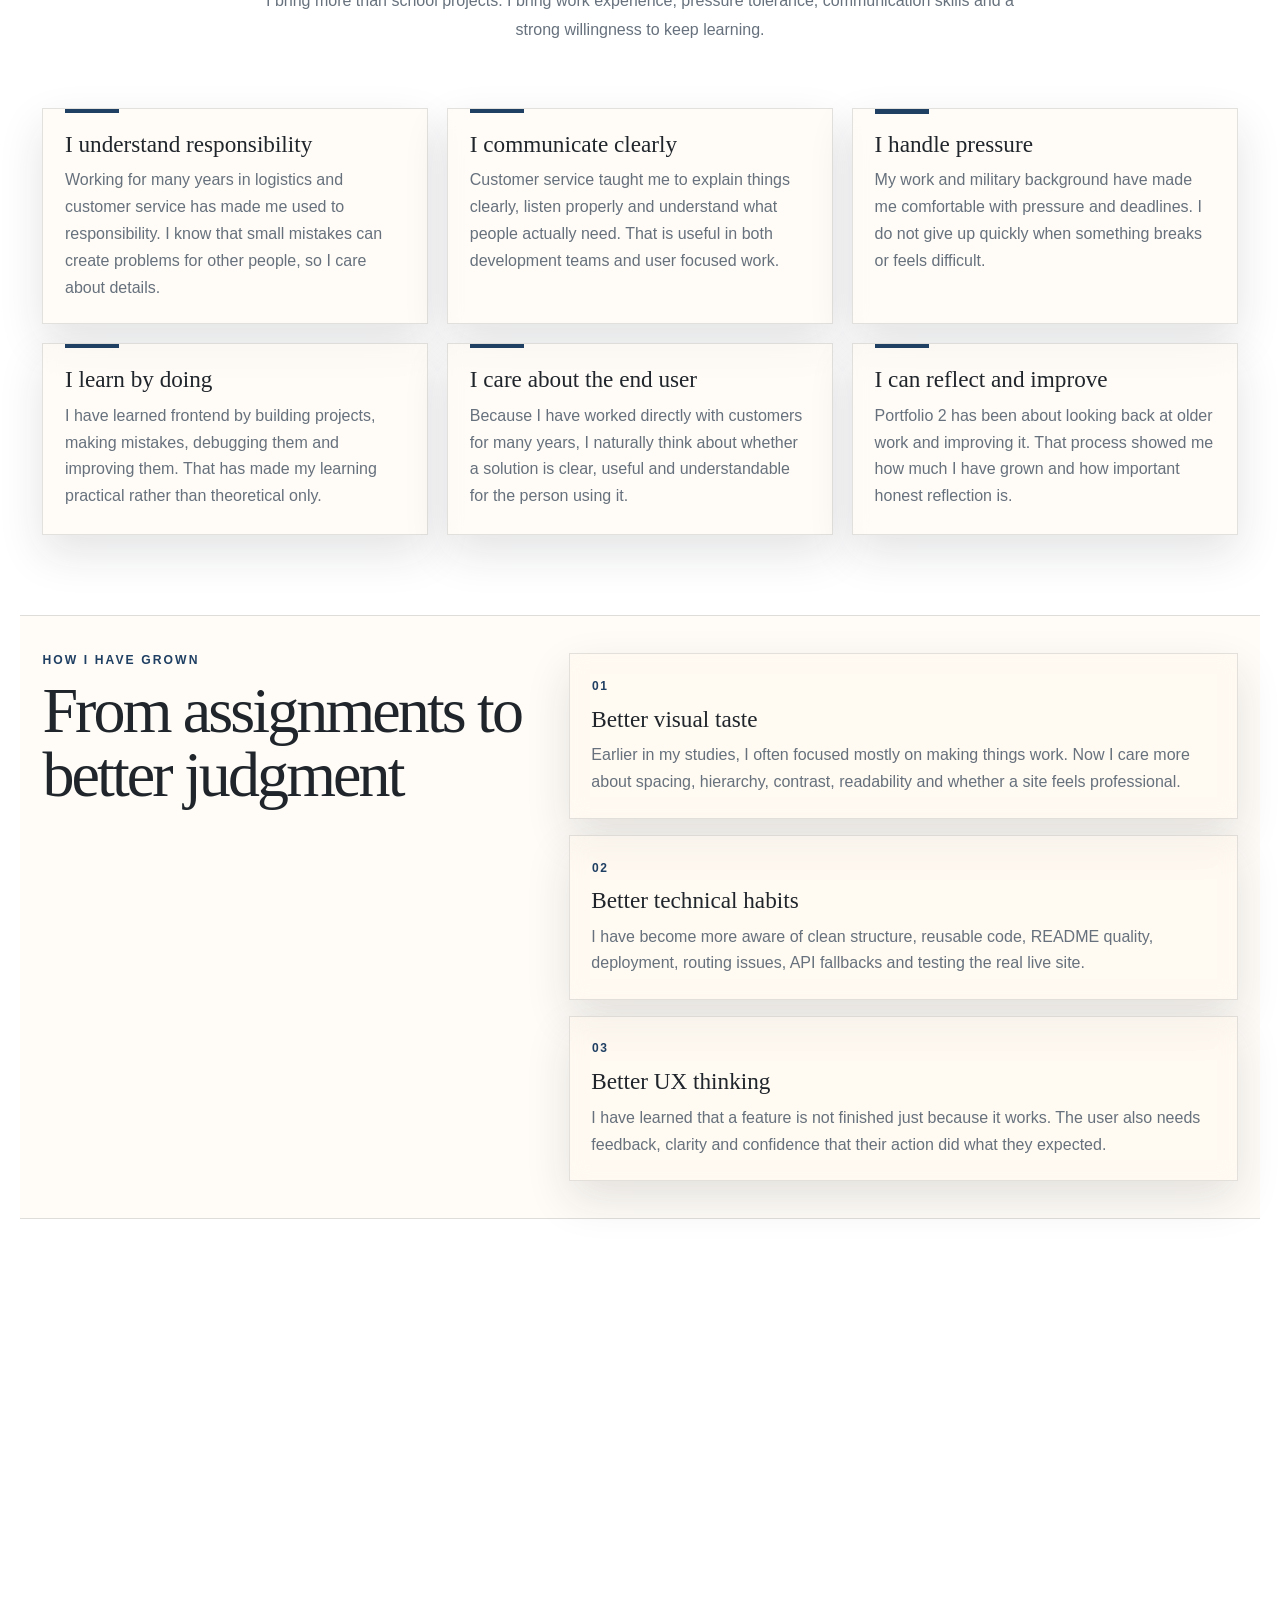
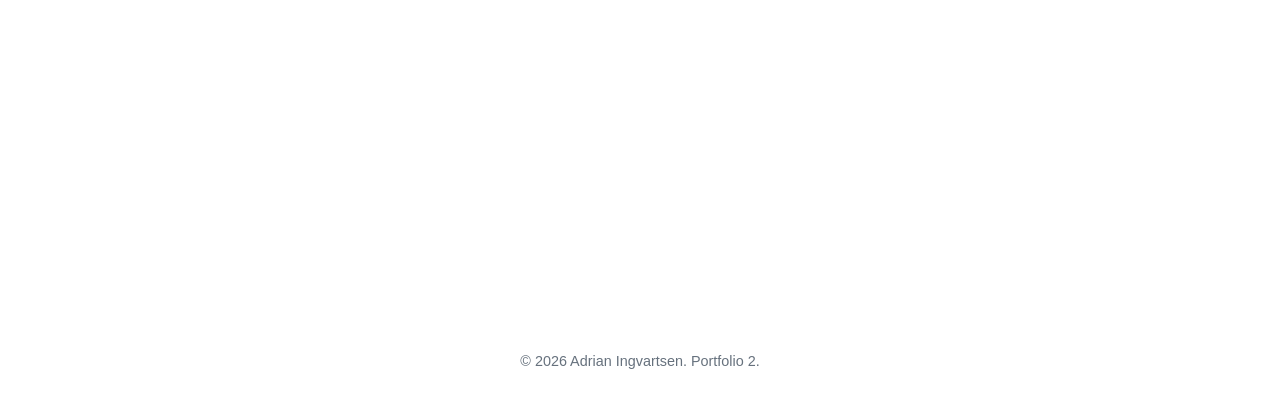
==== commit 9660042e: "Revise military background description in about.html" ====
--- a/about.html
+++ b/about.html
@@ -55,7 +55,7 @@
         <article>
           <span>03</span>
           <h3>Military background</h3>
-          <p>My time as a soldier gave me discipline, calm under pressure and the ability to keep moving when things are difficult. In development, that mindset helps me debug, learn new tools and stay focused when a project becomes challenging.</p>
+          <p>My background from the Norwegian Armed Forces, including international service in Afghanistan, gave me discipline, resilience and experience with responsibility in demanding situations. In development, that mindset helps me stay calm, keep learning and work through problems when a project becomes challenging..</p>
         </article>
 
         <article>
--- a/styles.css
+++ b/styles.css
@@ -1,9 +1,7 @@
 :root {
   --wall: #eee4d6;
   --wall-light: #fbf6ee;
-  --wall-dark: #d6c7b5;
   --paper: #f8f1e7;
-  --paper-soft: rgba(255, 249, 241, 0.68);
   --text: #1f252b;
   --muted: #66717d;
   --accent: #1f3f63;
@@ -169,10 +167,6 @@
   font-family: var(--sans);
 }
 
-.github-mark {
-  display: none;
-}
-
 .github-link::before {
   content: "";
   width: 1.25rem;
@@ -184,8 +178,7 @@
 
 .hero-scene {
   position: relative;
-  min-height: auto;
-  background: #eee4d6;
+  background: var(--wall);
   overflow: hidden;
 }
 
@@ -194,7 +187,7 @@
   width: 100vw;
   margin-left: calc(50% - 50vw);
   overflow: hidden;
-  background: #eee4d6;
+  background: var(--wall);
 }
 
 .hero-gallery-image {
@@ -207,11 +200,11 @@
 .hero-title-card {
   position: absolute;
   left: 50%;
-  top: 7.2%;
+  top: 10.8%;
+  z-index: 12;
   width: min(92vw, 900px);
   transform: translateX(-50%);
   text-align: center;
-  z-index: 12;
 }
 
 .hero-title-card p {
@@ -234,22 +227,27 @@
   text-shadow: 0 8px 28px rgba(255, 255, 255, 0.52);
 }
 
-.hero-title-card span {
-  display: none !important;
-}
-
 .hero-click {
   position: absolute;
   z-index: 20;
   display: block;
+  border: none;
+  border-radius: 0.4rem;
+  outline: none;
+  background: transparent;
+  box-shadow: none;
   text-decoration: none;
-  border-radius: 0.4rem;
+  cursor: pointer;
 }
 
 .hero-click:hover,
-.hero-click:focus-visible {
-  outline: 2px solid rgba(31, 63, 99, 0.28);
-  outline-offset: 5px;
+.hero-click:focus,
+.hero-click:focus-visible,
+.hero-click:active {
+  border: none;
+  outline: none;
+  background: transparent;
+  box-shadow: none;
 }
 
 .hero-click-css {
@@ -259,18 +257,71 @@
   height: 47.4%;
 }
 
-.hero-click-js {
+.hero-click-sp2 {
   left: 36.5%;
   top: 29.2%;
   width: 27.2%;
   height: 47.4%;
 }
 
-.hero-click-sp2 {
+.hero-click-js {
   left: 67.4%;
   top: 29.2%;
   width: 25.8%;
   height: 47.4%;
+}
+
+.hero-frame-label {
+  position: absolute;
+  z-index: 19;
+  width: 8.7rem;
+  height: 1.65rem;
+  display: flex;
+  align-items: center;
+  justify-content: center;
+  gap: 0.3rem;
+  text-align: center;
+  color: rgba(36, 25, 18, 0.72);
+  background: rgba(238, 224, 190, 0.5);
+  border: 1px solid rgba(70, 49, 25, 0.12);
+  box-shadow: 0 5px 12px rgba(31, 37, 43, 0.05);
+  font-family: var(--sans);
+  pointer-events: none;
+  backdrop-filter: blur(4px);
+}
+
+.hero-frame-label span {
+  display: inline-block;
+  font-size: 0.48rem;
+  letter-spacing: 0.1em;
+  opacity: 0.45;
+}
+
+.hero-frame-label strong {
+  display: inline-block;
+  font-size: 0.52rem;
+  font-weight: 700;
+  letter-spacing: 0.08em;
+  text-transform: uppercase;
+  white-space: nowrap;
+}
+
+.hero-label-css {
+  left: 22.55%;
+  top: 76.65%;
+  transform: translateX(-50%);
+}
+
+.hero-label-sp2 {
+  left: 50%;
+  top: 76.65%;
+  transform: translateX(-50%);
+}
+
+.hero-label-js {
+  left: 78.9%;
+  top: 76.65%;
+  transform: translateX(-50%);
 }
 
 .hero-scroll-pill {
@@ -674,13 +725,7 @@
 }
 
 .piece-kicker {
-  margin-bottom: 0.45rem;
-  color: var(--accent);
-  font-family: var(--sans);
-  font-size: 0.72rem;
-  font-weight: 700;
-  letter-spacing: 0.12em;
-  text-transform: uppercase;
+  display: none;
 }
 
 .piece-info h3 {
@@ -885,6 +930,31 @@
   color: var(--text);
 }
 
+.copy-success {
+  position: fixed;
+  right: 1.25rem;
+  bottom: 1.25rem;
+  z-index: 100;
+  padding: 0.8rem 1rem;
+  color: var(--white);
+  background: rgba(17, 22, 28, 0.92);
+  border-radius: 999px;
+  box-shadow: var(--shadow-soft);
+  font-family: var(--sans);
+  font-size: 0.9rem;
+}
+
+.reveal {
+  opacity: 0;
+  transform: translateY(18px);
+  transition: opacity 500ms ease, transform 500ms ease;
+}
+
+.reveal.is-visible {
+  opacity: 1;
+  transform: translateY(0);
+}
+
 footer {
   padding: 2rem 1rem 3rem;
   color: var(--muted);
@@ -902,7 +972,7 @@
   }
 
   .hero-image-stage {
-    min-height: 64vh;
+    min-height: auto;
   }
 
   .hero-gallery-image {
@@ -911,30 +981,44 @@
     transform: translateX(-17%);
   }
 
-  .hero-title-card {
-    position: absolute;
-    top: 13%;
-    left: 50%;
-    width: 92%;
-    transform: translateX(-50%);
-    padding: 0;
-  }
-
-  .hero-title-card span {
-    display: none !important;
-  }
-
-  .hero-click {
-    display: none;
-  }
-
+  .hero-title-card,
+  .hero-frame-label,
   .hero-quote-card {
     display: none;
+  }
+
+  .hero-click {
+    display: block;
+    position: absolute;
+    z-index: 40;
+  }
+
+  .hero-click-css {
+    left: 0;
+    top: 24%;
+    width: 34%;
+    height: 43%;
+  }
+
+  .hero-click-sp2 {
+    left: 34%;
+    top: 24%;
+    width: 33%;
+    height: 43%;
+  }
+
+  .hero-click-js {
+    left: 67%;
+    top: 24%;
+    width: 33%;
+    height: 43%;
   }
 
   .hero-scroll-pill {
     left: 1rem;
     bottom: 1rem;
+    transform: scale(0.82);
+    transform-origin: left bottom;
   }
 
   .home-showcase-grid,
@@ -970,10 +1054,6 @@
     padding-bottom: 0.2rem;
   }
 
-  .hero-title-card h1 {
-    font-size: clamp(2.45rem, 9vw, 3.7rem);
-  }
-
   .hero-scroll-pill {
     padding: 0.7rem 0.9rem;
     gap: 0.65rem;
@@ -989,6 +1069,15 @@
     margin-top: 3rem;
   }
 
+  .home-intro-panel h1,
+  .article-hero h1,
+  .home-skills-preview h2,
+  .process-section h2,
+  .about-highlight h2,
+  .section-heading h2 {
+    font-size: clamp(2.1rem, 10vw, 3.2rem);
+  }
+
   .small-piece {
     grid-template-columns: 1fr;
   }
@@ -1005,48 +1094,9 @@
     min-height: 215px;
     border-width: 11px;
   }
-}
-.hero-title-card {
-  top: 8.4%;
-}
-
-.hero-click:hover,
-.hero-click:focus-visible {
-  outline: none;
-}
-.hero-title-card {
-  top: 10.8% !important;
-}
-
-.hero-click,
-.hero-click:hover,
-.hero-click:focus,
-.hero-click:focus-visible,
-.hero-click:active {
-  outline: none !important;
-  border: none !important;
-  box-shadow: none !important;
-  background: transparent !important;
-}
-
-.hero-click {
-  cursor: pointer;
-}
-.hero-title-card {
-  top: 10.8% !important;
-}
-
-.hero-click,
-.hero-click:hover,
-.hero-click:focus,
-.hero-click:focus-visible,
-.hero-click:active {
-  outline: none !important;
-  border: none !important;
-  box-shadow: none !important;
-  background: transparent !important;
-}
-
-.hero-click {
-  cursor: pointer;
-}
+
+  .contact-card {
+    margin-left: 1rem;
+    margin-right: 1rem;
+  }
+}
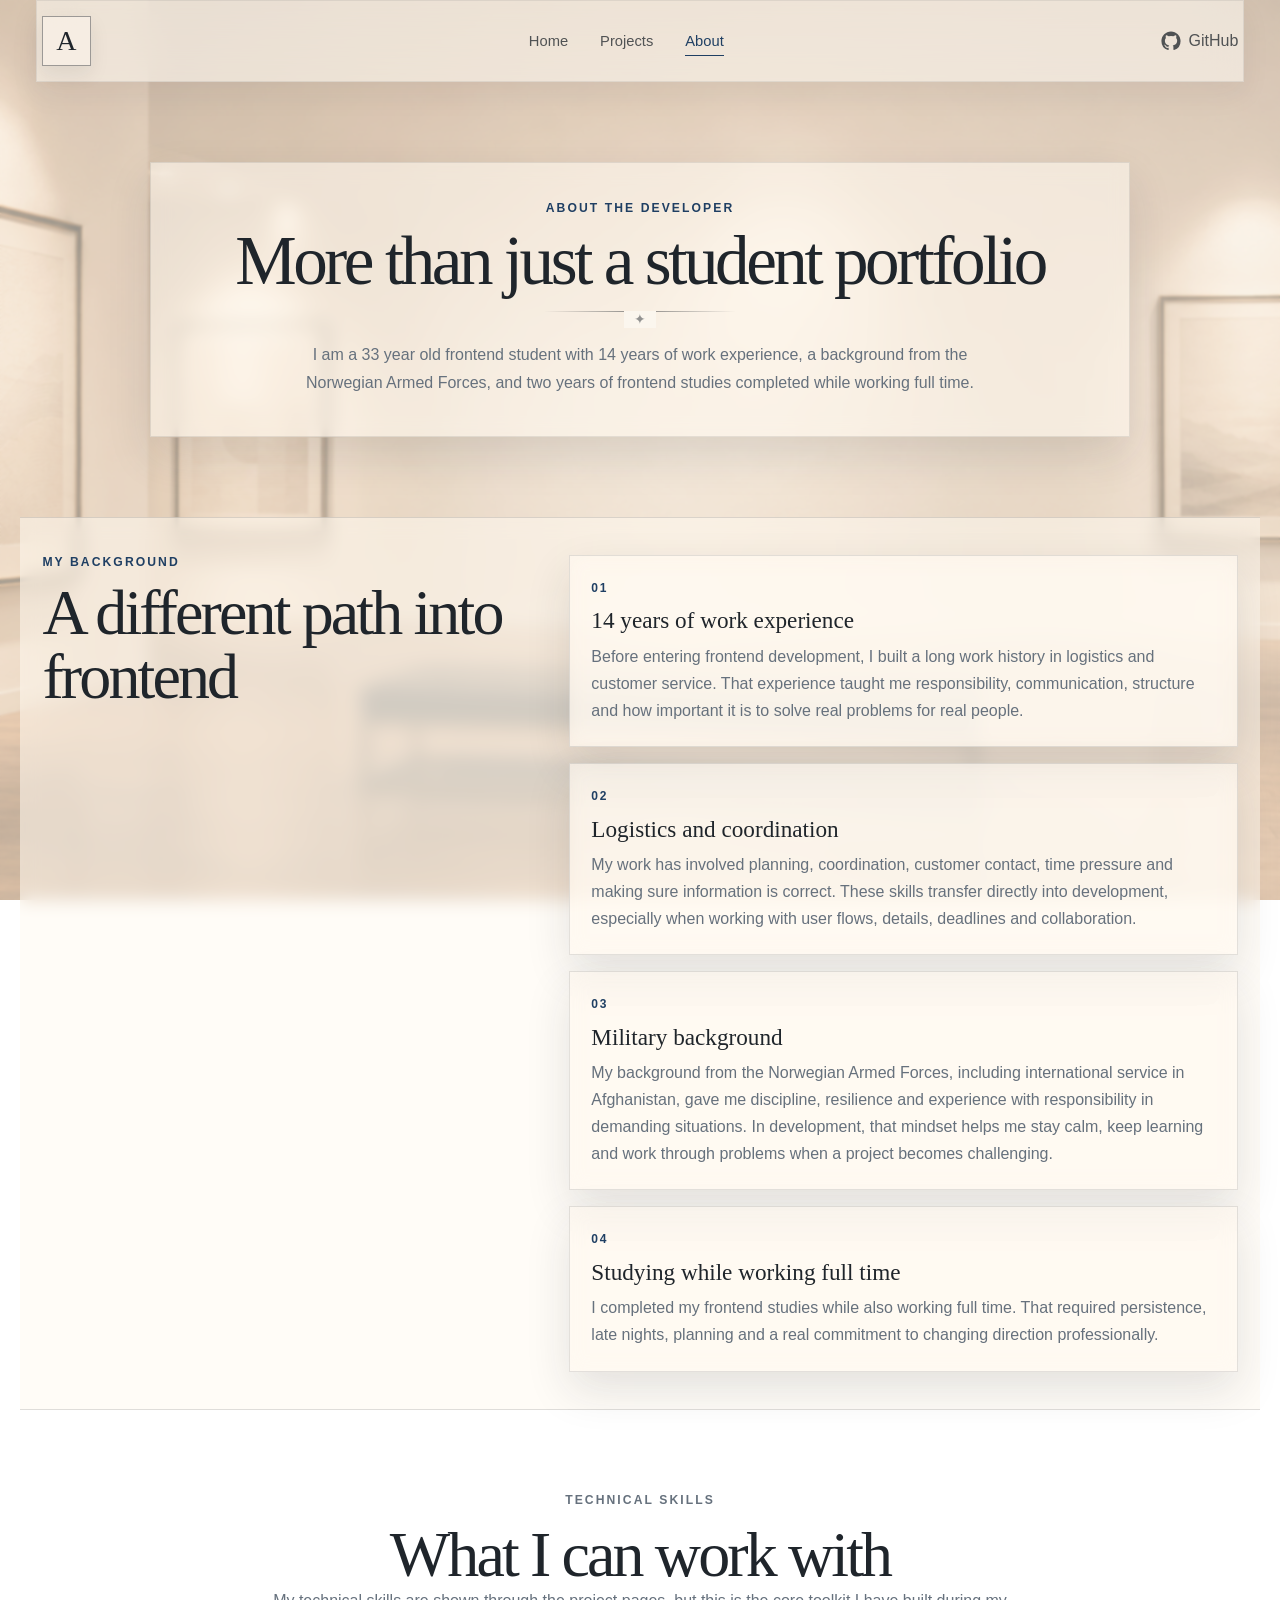
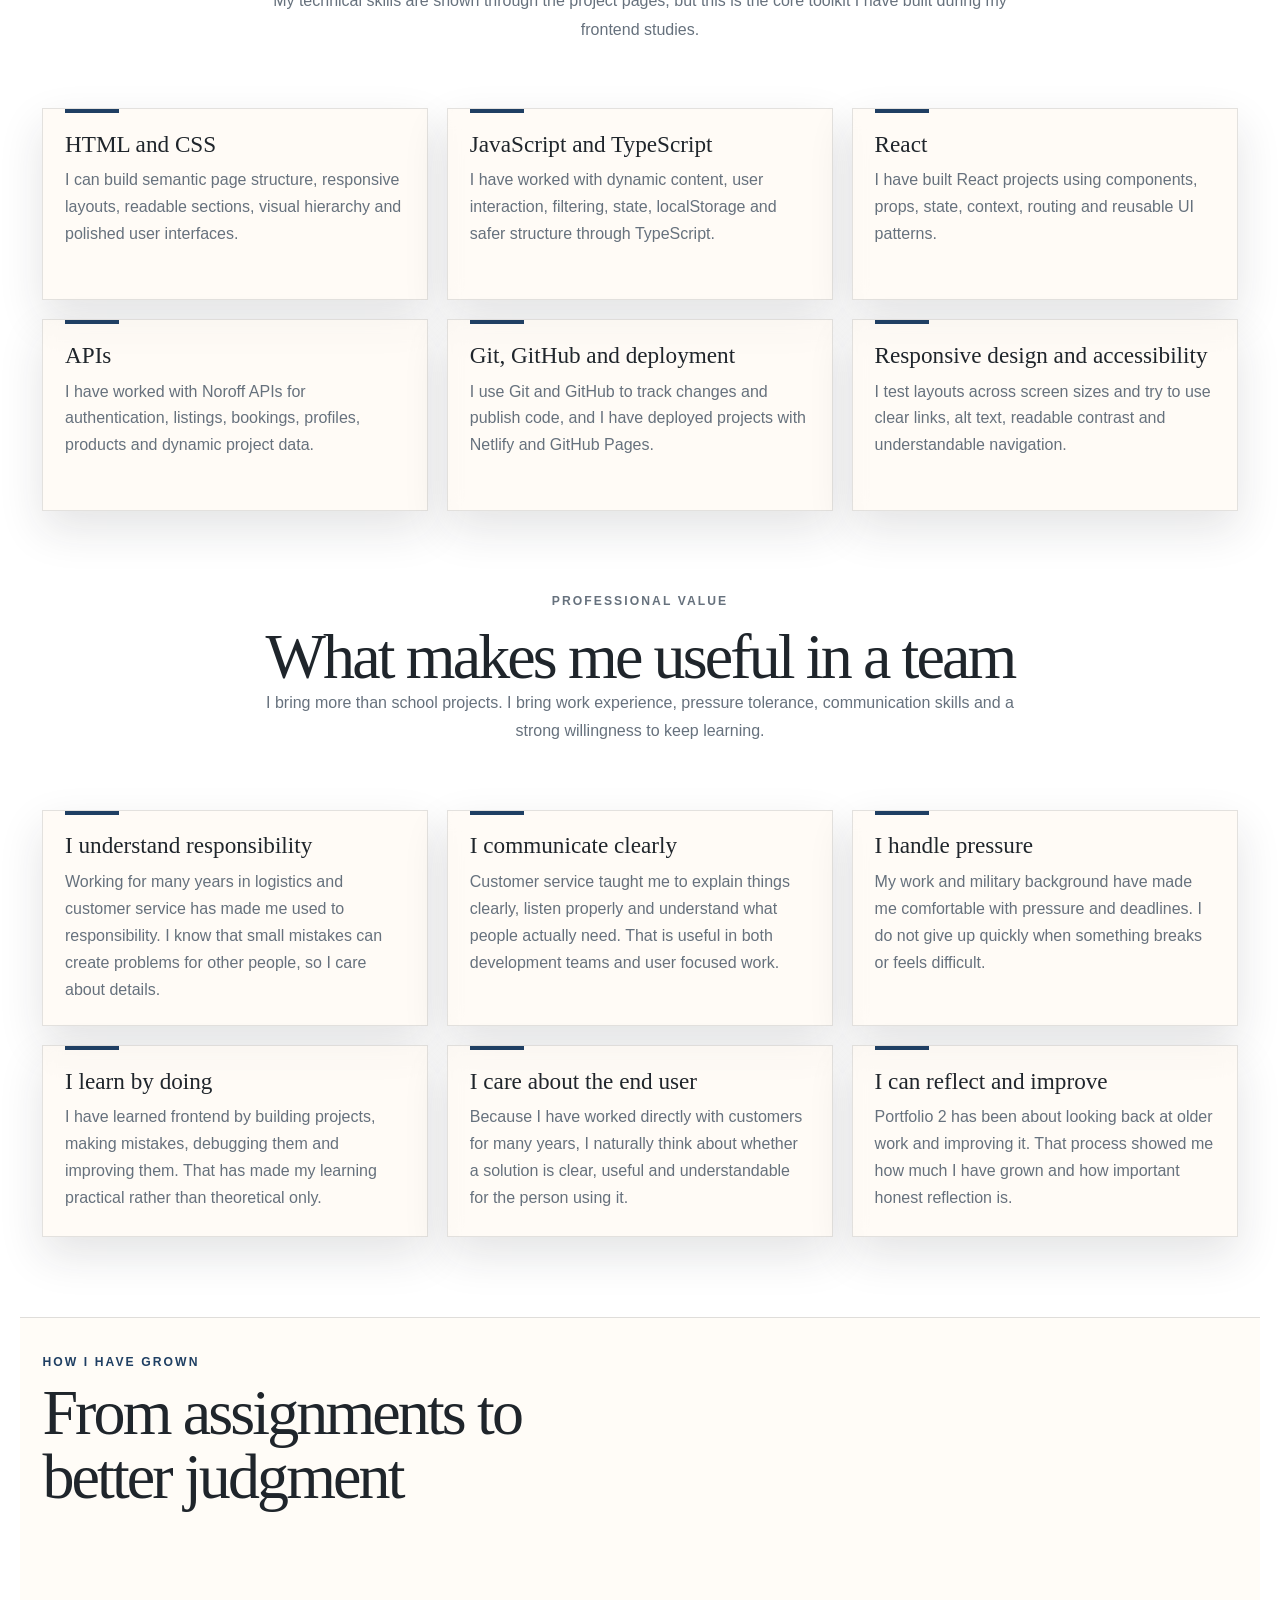
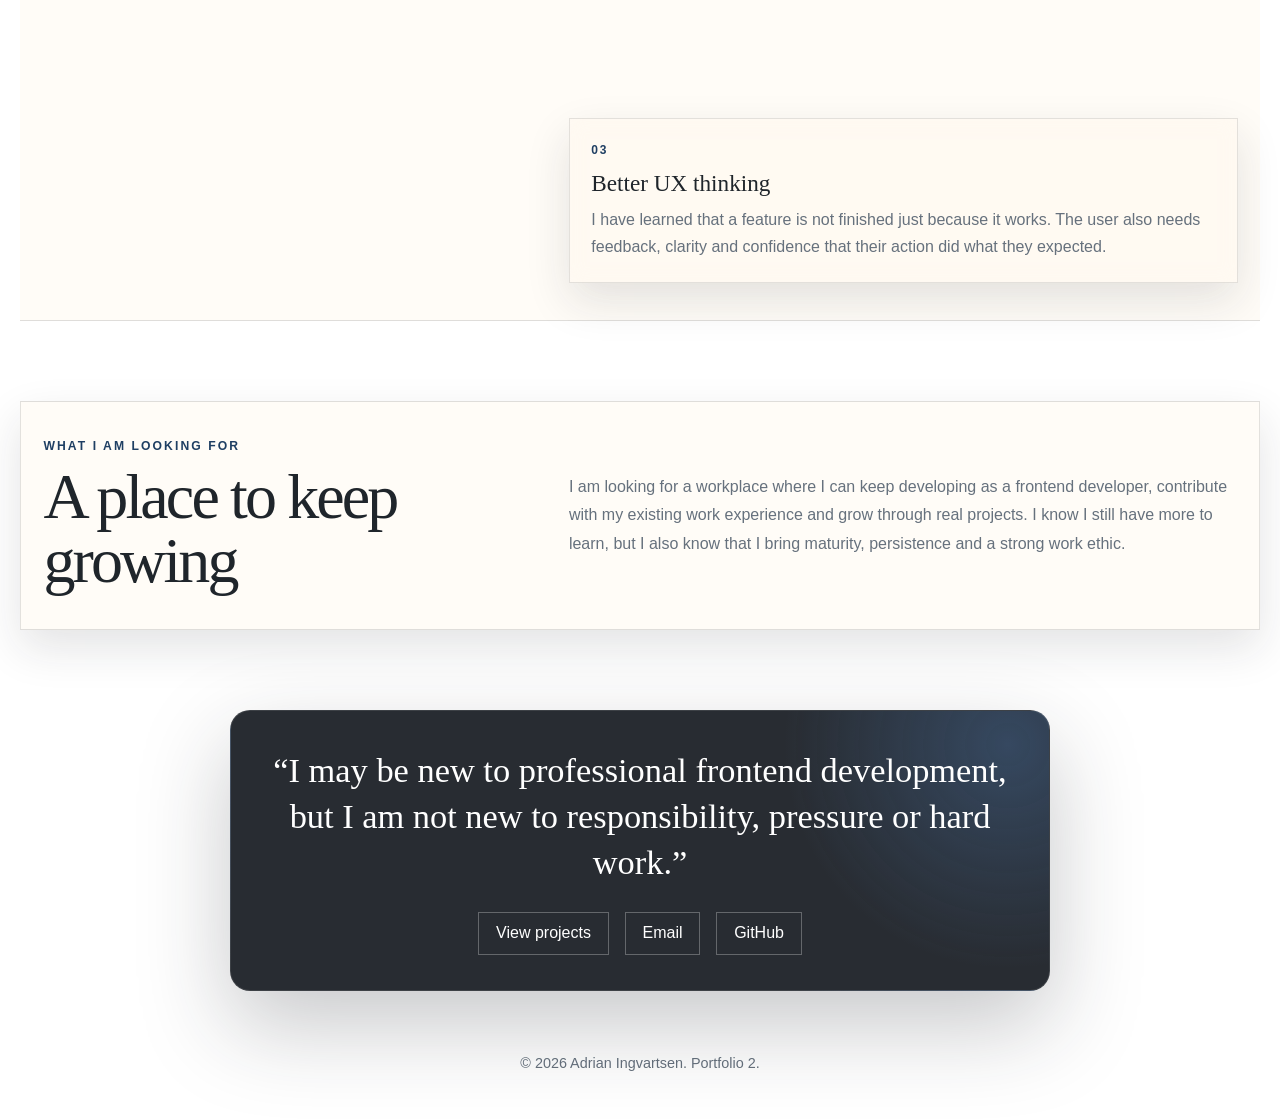
==== commit 1e61826f: "Update about.html" ====
--- a/about.html
+++ b/about.html
@@ -14,7 +14,6 @@
     <nav class="main-nav" aria-label="Main navigation">
       <a href="index.html">Home</a>
       <a href="projects.html">Projects</a>
-      <a href="skills.html">Skills</a>
       <a href="about.html" class="active">About</a>
     </nav>
 
@@ -29,7 +28,7 @@
       <h1>More than just a student portfolio</h1>
       <div class="divider" aria-hidden="true"></div>
       <p class="article-lead">
-        I am a 33 year old frontend student with 14 years of experience from logistics and customer service, a background from the military, and two years of frontend studies completed while working full time.
+        I am a 33 year old frontend student with 14 years of work experience, a background from the Norwegian Armed Forces, and two years of frontend studies completed while working full time.
       </p>
     </section>
 
@@ -43,25 +42,87 @@
         <article>
           <span>01</span>
           <h3>14 years of work experience</h3>
-          <p>Before entering frontend development, I built a long work history in logistics and customer service. That experience taught me responsibility, structure, communication and how important it is to solve real problems for real people.</p>
+          <p>
+            Before entering frontend development, I built a long work history in logistics and customer service. That experience taught me responsibility, communication, structure and how important it is to solve real problems for real people.
+          </p>
         </article>
 
         <article>
           <span>02</span>
           <h3>Logistics and coordination</h3>
-          <p>My work has involved planning, coordination, customer contact, time pressure and making sure information is correct. These skills transfer directly into development, especially when working with user flows, details, deadlines and collaboration.</p>
+          <p>
+            My work has involved planning, coordination, customer contact, time pressure and making sure information is correct. These skills transfer directly into development, especially when working with user flows, details, deadlines and collaboration.
+          </p>
         </article>
 
         <article>
           <span>03</span>
           <h3>Military background</h3>
-          <p>My background from the Norwegian Armed Forces, including international service in Afghanistan, gave me discipline, resilience and experience with responsibility in demanding situations. In development, that mindset helps me stay calm, keep learning and work through problems when a project becomes challenging..</p>
+          <p>
+            My background from the Norwegian Armed Forces, including international service in Afghanistan, gave me discipline, resilience and experience with responsibility in demanding situations. In development, that mindset helps me stay calm, keep learning and work through problems when a project becomes challenging.
+          </p>
         </article>
 
         <article>
           <span>04</span>
           <h3>Studying while working full time</h3>
-          <p>I completed my frontend studies while also working full time. That required persistence, late nights, planning and a real commitment to changing direction professionally.</p>
+          <p>
+            I completed my frontend studies while also working full time. That required persistence, late nights, planning and a real commitment to changing direction professionally.
+          </p>
+        </article>
+      </div>
+    </section>
+
+    <section class="skills-section">
+      <div class="section-heading">
+        <p class="eyebrow">Technical skills</p>
+        <h2>What I can work with</h2>
+        <p>
+          My technical skills are shown through the project pages, but this is the core toolkit I have built during my frontend studies.
+        </p>
+      </div>
+
+      <div class="skills-grid">
+        <article class="skill-card">
+          <h3>HTML and CSS</h3>
+          <p>
+            I can build semantic page structure, responsive layouts, readable sections, visual hierarchy and polished user interfaces.
+          </p>
+        </article>
+
+        <article class="skill-card">
+          <h3>JavaScript and TypeScript</h3>
+          <p>
+            I have worked with dynamic content, user interaction, filtering, state, localStorage and safer structure through TypeScript.
+          </p>
+        </article>
+
+        <article class="skill-card">
+          <h3>React</h3>
+          <p>
+            I have built React projects using components, props, state, context, routing and reusable UI patterns.
+          </p>
+        </article>
+
+        <article class="skill-card">
+          <h3>APIs</h3>
+          <p>
+            I have worked with Noroff APIs for authentication, listings, bookings, profiles, products and dynamic project data.
+          </p>
+        </article>
+
+        <article class="skill-card">
+          <h3>Git, GitHub and deployment</h3>
+          <p>
+            I use Git and GitHub to track changes and publish code, and I have deployed projects with Netlify and GitHub Pages.
+          </p>
+        </article>
+
+        <article class="skill-card">
+          <h3>Responsive design and accessibility</h3>
+          <p>
+            I test layouts across screen sizes and try to use clear links, alt text, readable contrast and understandable navigation.
+          </p>
         </article>
       </div>
     </section>
@@ -78,32 +139,44 @@
       <div class="skills-grid">
         <article class="skill-card">
           <h3>I understand responsibility</h3>
-          <p>Working for many years in logistics and customer service has made me used to responsibility. I know that small mistakes can create problems for other people, so I care about details.</p>
+          <p>
+            Working for many years in logistics and customer service has made me used to responsibility. I know that small mistakes can create problems for other people, so I care about details.
+          </p>
         </article>
 
         <article class="skill-card">
           <h3>I communicate clearly</h3>
-          <p>Customer service taught me to explain things clearly, listen properly and understand what people actually need. That is useful in both development teams and user focused work.</p>
+          <p>
+            Customer service taught me to explain things clearly, listen properly and understand what people actually need. That is useful in both development teams and user focused work.
+          </p>
         </article>
 
         <article class="skill-card">
           <h3>I handle pressure</h3>
-          <p>My work and military background have made me comfortable with pressure and deadlines. I do not give up quickly when something breaks or feels difficult.</p>
+          <p>
+            My work and military background have made me comfortable with pressure and deadlines. I do not give up quickly when something breaks or feels difficult.
+          </p>
         </article>
 
         <article class="skill-card">
           <h3>I learn by doing</h3>
-          <p>I have learned frontend by building projects, making mistakes, debugging them and improving them. That has made my learning practical rather than theoretical only.</p>
+          <p>
+            I have learned frontend by building projects, making mistakes, debugging them and improving them. That has made my learning practical rather than theoretical only.
+          </p>
         </article>
 
         <article class="skill-card">
           <h3>I care about the end user</h3>
-          <p>Because I have worked directly with customers for many years, I naturally think about whether a solution is clear, useful and understandable for the person using it.</p>
+          <p>
+            Because I have worked directly with customers for many years, I naturally think about whether a solution is clear, useful and understandable for the person using it.
+          </p>
         </article>
 
         <article class="skill-card">
           <h3>I can reflect and improve</h3>
-          <p>Portfolio 2 has been about looking back at older work and improving it. That process showed me how much I have grown and how important honest reflection is.</p>
+          <p>
+            Portfolio 2 has been about looking back at older work and improving it. That process showed me how much I have grown and how important honest reflection is.
+          </p>
         </article>
       </div>
     </section>
@@ -118,19 +191,25 @@
         <article>
           <span>01</span>
           <h3>Better visual taste</h3>
-          <p>Earlier in my studies, I often focused mostly on making things work. Now I care more about spacing, hierarchy, contrast, readability and whether a site feels professional.</p>
+          <p>
+            Earlier in my studies, I often focused mostly on making things work. Now I care more about spacing, hierarchy, contrast, readability and whether a site feels professional.
+          </p>
         </article>
 
         <article>
           <span>02</span>
           <h3>Better technical habits</h3>
-          <p>I have become more aware of clean structure, reusable code, README quality, deployment, routing issues, API fallbacks and testing the real live site.</p>
+          <p>
+            I have become more aware of clean structure, reusable code, README quality, deployment, routing issues, API fallbacks and testing the real live site.
+          </p>
         </article>
 
         <article>
           <span>03</span>
           <h3>Better UX thinking</h3>
-          <p>I have learned that a feature is not finished just because it works. The user also needs feedback, clarity and confidence that their action did what they expected.</p>
+          <p>
+            I have learned that a feature is not finished just because it works. The user also needs feedback, clarity and confidence that their action did what they expected.
+          </p>
         </article>
       </div>
     </section>
@@ -151,7 +230,6 @@
       </blockquote>
       <div class="contact-links">
         <a href="projects.html">View projects</a>
-        <a href="skills.html">View skills</a>
         <a href="mailto:adring03472@stud.noroff.no">Email</a>
         <a href="https://github.com/adring93" target="_blank" rel="noopener">GitHub</a>
       </div>
